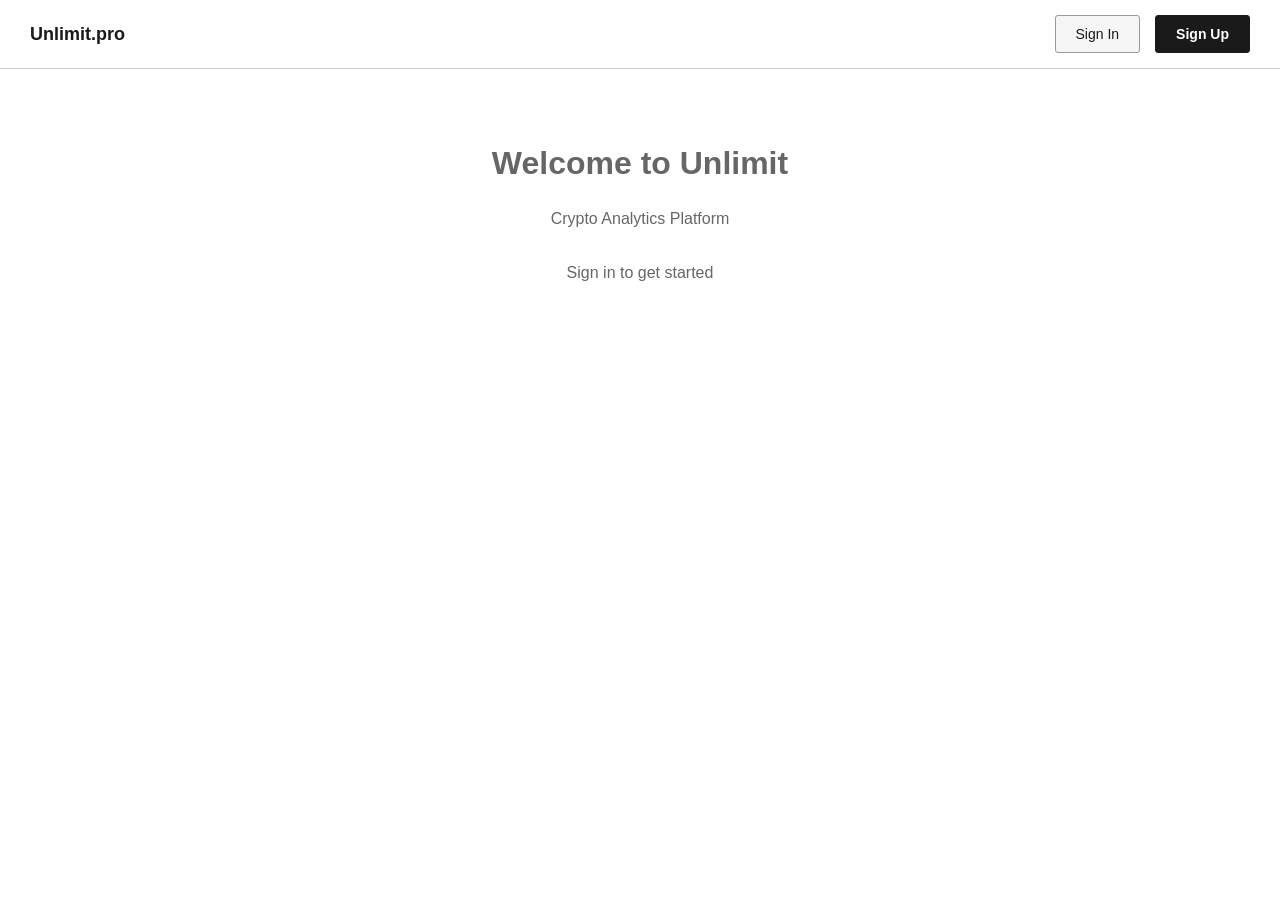
==== index.html @ f8d7712b "init" ====
<!DOCTYPE html>
<html lang="en">
<head>
    <meta charset="UTF-8">
    <meta name="viewport" content="width=device-width, initial-scale=1.0">
    <title>Unlimit.pro - Crypto Analytics</title>
    <style>
        * {
            margin: 0;
            padding: 0;
            box-sizing: border-box;
        }

        body {
            font-family: -apple-system, BlinkMacSystemFont, 'Segoe UI', Arial, sans-serif;
            background-color: #ffffff;
            color: #1a1a1a;
            line-height: 1.5;
        }

        .container {
            display: flex;
            height: 100vh;
        }

        /* ==================== SIDEBAR ==================== */
        .sidebar {
            width: 60px;
            background-color: #ffffff;
            border-right: 1px solid #cccccc;
            padding: 15px;
            display: flex;
            flex-direction: column;
            gap: 15px;
            align-items: center;
            justify-content: space-between;
            transition: width 0.3s ease;
        }

        .sidebar.expanded {
            width: 200px;
            align-items: stretch;
        }

        .sidebar.hidden {
            display: none;
        }

        .sidebar-header {
            font-size: 20px;
            font-weight: bold;
            border-bottom: none;
            padding-bottom: 0;
            width: 100%;
            text-align: center;
            cursor: pointer;
            user-select: none;
        }

        .sidebar-menu {
            display: flex;
            flex-direction: column;
            gap: 10px;
            width: 100%;
            align-items: center;
        }

        .sidebar-bottom {
            width: 100%;
            display: flex;
            flex-direction: column;
            align-items: center;
            gap: 10px;
        }

        .sidebar-menu-item {
            padding: 12px;
            background-color: #f5f5f5;
            border: 1px solid #ddd;
            cursor: pointer;
            transition: all 0.2s;
            position: relative;
            width: 40px;
            height: 40px;
            display: flex;
            align-items: center;
            justify-content: center;
            font-size: 18px;
            border-radius: 4px;
        }

        .sidebar.expanded .sidebar-menu-item {
            width: 100%;
            justify-content: flex-start;
            padding-left: 15px;
        }

        .sidebar-text {
            display: none;
            font-size: 14px;
            margin-left: 10px;
            white-space: nowrap;
        }

        .sidebar.expanded .sidebar-text {
            display: block;
        }

        .sidebar-menu-item:hover {
            background-color: #eeeeee;
            border-color: #999;
        }

        .sidebar-menu-item.selected {
            background-color: #e0e0e0;
            border-color: #1a1a1a;
            font-weight: bold;
        }

        .sidebar-tooltip {
            position: absolute;
            left: 100%;
            top: 50%;
            transform: translateY(-50%);
            background-color: #1a1a1a;
            color: #ffffff;
            padding: 6px 10px;
            border-radius: 3px;
            white-space: nowrap;
            font-size: 12px;
            opacity: 0;
            pointer-events: none;
            transition: opacity 0.2s;
            margin-left: 10px;
        }

        .sidebar-menu-item:hover .sidebar-tooltip {
            opacity: 1;
        }

        .sidebar.expanded .sidebar-tooltip {
            display: none !important;
        }

        /* ==================== MAIN CONTENT ==================== */
        .main-content {
            flex: 1;
            display: flex;
            flex-direction: column;
        }

        /* ==================== TOP BAR ==================== */
        .top-bar {
            background-color: #ffffff;
            border-bottom: 1px solid #cccccc;
            padding: 15px 30px;
            display: flex;
            justify-content: space-between;
            align-items: center;
            min-height: 60px;
        }

        .top-bar-left {
            font-size: 18px;
            font-weight: bold;
        }

        .top-bar-right {
            display: flex;
            gap: 15px;
            align-items: center;
        }

        .btn {
            padding: 10px 20px;
            border: 1px solid #999;
            background-color: #f5f5f5;
            color: #1a1a1a;
            cursor: pointer;
            transition: all 0.2s;
            font-size: 14px;
            border-radius: 3px;
        }

        .btn:hover {
            background-color: #e0e0e0;
            border-color: #666;
        }

        .btn-primary {
            background-color: #1a1a1a;
            border-color: #1a1a1a;
            color: #ffffff;
            font-weight: bold;
        }

        .btn-primary:hover {
            background-color: #333;
            border-color: #333;
        }

        .btn-danger {
            background-color: #ffe0e0;
            border-color: #ff6b6b;
            color: #d32f2f;
        }

        .btn-danger:hover {
            background-color: #ffcccc;
            border-color: #d32f2f;
        }

        .btn-loading {
            opacity: 0.6;
            cursor: not-allowed;
        }

        /* Auth States */
        .auth-unauthenticated {
            display: flex;
            gap: 10px;
        }

        .auth-no-wallet {
            display: flex;
            gap: 10px;
        }

        .auth-connected {
            display: flex;
            gap: 10px;
            align-items: center;
        }

        .wallet-info {
            display: flex;
            align-items: center;
            gap: 10px;
            background-color: #f5f5f5;
            padding: 8px 15px;
            border: 1px solid #ddd;
            border-radius: 3px;
        }

        .wallet-balance {
            font-weight: bold;
            white-space: nowrap;
            color: #1a1a1a;
        }

        .wallet-address {
            font-family: monospace;
            font-size: 12px;
            color: #666;
        }

        .avatar {
            width: 32px;
            height: 32px;
            border-radius: 50%;
            background: linear-gradient(135deg, #cccccc 0%, #999999 100%);
            display: flex;
            align-items: center;
            justify-content: center;
            font-size: 12px;
            font-weight: bold;
            color: #ffffff;
        }

        .dropdown-menu {
            position: absolute;
            top: 100%;
            right: 0;
            background-color: #ffffff;
            border: 1px solid #ddd;
            min-width: 180px;
            z-index: 100;
            display: none;
            margin-top: 5px;
            border-radius: 3px;
            box-shadow: 0 2px 8px rgba(0,0,0,0.1);
        }

        .dropdown-menu.active {
            display: block;
        }

        .dropdown-menu-item {
            padding: 12px 15px;
            border-bottom: 1px solid #f0f0f0;
            cursor: pointer;
            transition: background-color 0.2s;
            color: #1a1a1a;
        }

        .dropdown-menu-item:last-child {
            border-bottom: none;
        }

        .dropdown-menu-item:hover {
            background-color: #f5f5f5;
        }

        .dropdown-menu-item.danger {
            color: #d32f2f;
        }

        .sidebar-dropdown {
            top: auto;
            bottom: 0;
            left: 100%;
            right: auto;
            margin-left: 15px;
            margin-top: 0;
        }

        .sidebar.expanded .sidebar-dropdown {
            left: 0;
            bottom: 100%;
            margin-left: 0;
            margin-bottom: 5px;
            width: 100%;
        }

        /* ==================== CONTENT AREA ==================== */
        .content {
            flex: 1;
            overflow-y: auto;
            padding: 30px;
            background-color: #ffffff;
        }

        .page-hidden {
            display: none !important;
        }

        /* ==================== SETTINGS PAGE ==================== */
        .settings-header {
            font-size: 28px;
            font-weight: bold;
            margin-bottom: 30px;
            border-bottom: 2px solid #ddd;
            padding-bottom: 15px;
            color: #1a1a1a;
        }

        .settings-tabs {
            display: flex;
            gap: 5px;
            margin-bottom: 30px;
            border-bottom: 1px solid #ddd;
            padding-bottom: 0;
        }

        .tab {
            padding: 12px 20px;
            background-color: transparent;
            border: 1px solid #ddd;
            border-bottom: none;
            cursor: pointer;
            transition: all 0.2s;
            font-weight: 500;
            color: #666;
            border-radius: 3px 3px 0 0;
        }

        .tab:hover {
            background-color: #f5f5f5;
            border-color: #999;
            color: #1a1a1a;
        }

        .tab.active {
            background-color: #ffffff;
            border-color: #999;
            border-bottom: 2px solid #1a1a1a;
            margin-bottom: -1px;
            color: #1a1a1a;
        }

        .tab-content {
            display: none;
        }

        .tab-content.active {
            display: block;
        }

        /* ==================== FORMS ==================== */
        .form-label {
            display: block;
            margin-bottom: 8px;
            font-weight: 500;
            font-size: 14px;
            color: #1a1a1a;
        }

        .form-group {
            margin-bottom: 20px;
        }

        .form-input,
        .form-select {
            width: 100%;
            max-width: 400px;
            padding: 10px 12px;
            background-color: #ffffff;
            border: 1px solid #ddd;
            color: #1a1a1a;
            font-size: 14px;
            transition: border-color 0.2s;
            border-radius: 3px;
        }

        .form-input:focus,
        .form-select:focus {
            outline: none;
            border-color: #1a1a1a;
            background-color: #fafafa;
        }

        .form-row {
            display: grid;
            grid-template-columns: 1fr 1fr;
            gap: 20px;
        }

        .form-input:disabled {
            opacity: 0.6;
            cursor: not-allowed;
            background-color: #f5f5f5;
        }

        /* ==================== CARDS ==================== */
        .card {
            background-color: #f9f9f9;
            border: 1px solid #ddd;
            padding: 20px;
            margin-bottom: 20px;
            border-radius: 3px;
        }

        .card-title {
            font-size: 16px;
            font-weight: bold;
            margin-bottom: 15px;
            border-bottom: 1px solid #ddd;
            padding-bottom: 10px;
            color: #1a1a1a;
        }

        .card-content {
            display: flex;
            flex-direction: column;
            gap: 15px;
        }

        .card-row {
            display: flex;
            justify-content: space-between;
            align-items: center;
            padding: 12px 0;
            border-bottom: 1px solid #f0f0f0;
            color: #1a1a1a;
        }

        .card-row:last-child {
            border-bottom: none;
        }

        .card-label {
            color: #666;
            font-size: 13px;
        }

        .card-value {
            font-weight: bold;
            word-break: break-all;
        }

        /* ==================== BADGE ==================== */
        .badge {
            display: inline-block;
            padding: 5px 12px;
            background-color: #f0f0f0;
            border: 1px solid #ddd;
            border-radius: 3px;
            font-size: 12px;
            font-weight: 600;
            color: #666;
        }

        .badge-success {
            background-color: #d4edda;
            border-color: #c3e6cb;
            color: #155724;
        }

        .badge-warning {
            background-color: #fff3cd;
            border-color: #ffeeba;
            color: #856404;
        }

        .badge-danger {
            background-color: #f8d7da;
            border-color: #f5c6cb;
            color: #721c24;
        }

        /* ==================== PROGRESS BAR ==================== */
        .progress-bar {
            width: 100%;
            height: 20px;
            background-color: #f0f0f0;
            border: 1px solid #ddd;
            overflow: hidden;
            border-radius: 2px;
        }

        .progress-fill {
            height: 100%;
            background-color: #1a1a1a;
            transition: width 0.3s;
            display: flex;
            align-items: center;
            justify-content: flex-end;
            padding-right: 5px;
            font-size: 11px;
            color: #ffffff;
        }

        /* ==================== TABLE ==================== */
        table {
            width: 100%;
            border-collapse: collapse;
            margin-top: 15px;
        }

        thead {
            background-color: #f9f9f9;
            border-bottom: 2px solid #ddd;
        }

        th {
            padding: 12px;
            text-align: left;
            font-weight: bold;
            font-size: 13px;
            color: #666;
        }

        td {
            padding: 12px;
            border-bottom: 1px solid #f0f0f0;
            font-size: 14px;
            color: #1a1a1a;
        }

        tr:hover {
            background-color: #fafafa;
        }

        /* ==================== MODAL ==================== */
        .modal {
            display: none;
            position: fixed;
            top: 0;
            left: 0;
            width: 100%;
            height: 100%;
            background-color: rgba(0, 0, 0, 0.5);
            backdrop-filter: blur(3px);
            z-index: 1000;
            justify-content: center;
            align-items: center;
        }

        .modal.active {
            display: flex;
        }

        .modal-content {
            background-color: #ffffff;
            border: 1px solid #ddd;
            padding: 30px;
            border-radius: 3px;
            min-width: 500px;
            max-width: 90%;
            box-shadow: 0 4px 16px rgba(0,0,0,0.15);
        }

        .modal-header {
            font-size: 20px;
            font-weight: bold;
            margin-bottom: 20px;
            border-bottom: 1px solid #ddd;
            padding-bottom: 15px;
            color: #1a1a1a;
        }

        .modal-body {
            margin-bottom: 20px;
            line-height: 1.6;
        }

        .modal-footer {
            display: flex;
            gap: 10px;
            justify-content: flex-end;
        }

        /* ==================== TOAST ==================== */
        .toast {
            position: fixed;
            bottom: 30px;
            right: 30px;
            background-color: #d4edda;
            border: 1px solid #c3e6cb;
            color: #155724;
            padding: 15px 20px;
            border-radius: 3px;
            z-index: 2000;
            display: none;
            animation: slideIn 0.3s ease-out;
            box-shadow: 0 2px 8px rgba(0,0,0,0.1);
        }

        .toast.active {
            display: block;
        }

        @keyframes slideIn {
            from {
                transform: translateX(400px);
                opacity: 0;
            }
            to {
                transform: translateX(0);
                opacity: 1;
            }
        }

        /* ==================== MISC ==================== */
        .position-relative {
            position: relative;
        }

        .empty-state {
            text-align: center;
            padding: 40px 20px;
            color: #999;
        }

        .empty-state-title {
            font-size: 18px;
            font-weight: bold;
            margin-bottom: 10px;
            color: #666;
        }

        .lock-icon {
            display: inline-block;
            width: 16px;
            height: 16px;
            background-color: #999;
            margin-right: 5px;
            text-align: center;
            line-height: 16px;
            font-size: 10px;
        }

        .toggle-switch {
            display: inline-block;
            width: 50px;
            height: 24px;
            background-color: #f0f0f0;
            border: 1px solid #ddd;
            border-radius: 12px;
            position: relative;
            cursor: pointer;
            transition: background-color 0.3s;
        }

        .toggle-switch.active {
            background-color: #d4edda;
            border-color: #c3e6cb;
        }

        .toggle-switch::after {
            content: '';
            position: absolute;
            width: 20px;
            height: 20px;
            background-color: #999;
            border-radius: 50%;
            top: 2px;
            left: 2px;
            transition: left 0.3s;
        }

        .toggle-switch.active::after {
            left: 28px;
            background-color: #28a745;
        }

        .icon-btn {
            background: none;
            border: 1px solid #ddd;
            padding: 8px 12px;
            cursor: pointer;
            color: #666;
            transition: all 0.2s;
            font-size: 12px;
            border-radius: 3px;
        }

        .icon-btn:hover {
            background-color: #f5f5f5;
            color: #1a1a1a;
            border-color: #999;
        }

        .icon-btn.copied {
            color: #155724;
            border-color: #c3e6cb;
            background-color: #d4edda;
        }

        .inline-flex {
            display: flex;
            align-items: center;
            gap: 10px;
        }

        .truncated {
            font-family: monospace;
            font-size: 13px;
            color: #1a1a1a;
        }

        /* Trial Banner */
        .trial-banner {
            background-color: #fff3cd;
            border: 1px solid #ffeeba;
            border-radius: 3px;
            padding: 15px;
            margin-bottom: 20px;
            color: #856404;
            font-size: 14px;
        }

        .spinner {
            display: inline-block;
            width: 14px;
            height: 14px;
            border: 2px solid #1a1a1a;
            border-top-color: #ffffff;
            border-radius: 50%;
            animation: spin 0.8s linear infinite;
        }

        @keyframes spin {
            to {
                transform: rotate(360deg);
            }
        }

        .icon-copy::before {
            content: '📋';
            font-size: 14px;
        }

        .icon-trash::before {
            content: '🗑';
            font-size: 14px;
        }

        .icon-check::before {
            content: '✓';
            font-size: 14px;
        }

        .copy-tooltip {
            position: absolute;
            bottom: 100%;
            left: 50%;
            transform: translateX(-50%);
            background-color: #d4edda;
            border: 1px solid #c3e6cb;
            color: #155724;
            padding: 5px 10px;
            border-radius: 2px;
            white-space: nowrap;
            font-size: 11px;
            opacity: 0;
            pointer-events: none;
            transition: opacity 0.2s;
            margin-bottom: 5px;
        }

        .icon-btn.show-tooltip .copy-tooltip {
            opacity: 1;
        }
    </style>
</head>
<body>
    <div class="container">
        <!-- SIDEBAR -->
        <div class="sidebar" id="sidebar">
            <div class="sidebar-header" onclick="toggleSidebar()" title="Toggle Sidebar" style="cursor: pointer;">U</div>
            <div class="sidebar-menu-item selected" onclick="navigateTo('dashboard')" style="margin-bottom: 5px;">
                <span>📊</span><span class="sidebar-text">Dashboard</span>
                <div class="sidebar-tooltip">Dashboard</div>
            </div>
            <div style="flex: 1;"></div>
            <div class="sidebar-bottom">
                <div class="sidebar-menu-item" onclick="toggleSidebar()">
                    <span id="sidebarToggleIcon">❯</span><span class="sidebar-text">Collapse</span>
                    <div class="sidebar-tooltip" id="sidebarToggleTooltip">Expand</div>
                </div>
                <div class="sidebar-menu-item" onclick="navigateTo('settings')">
                    <span>⚙️</span><span class="sidebar-text">Settings</span>
                    <div class="sidebar-tooltip">Settings</div>
                </div>
                <div class="position-relative" id="sidebarAuthContainer" style="width: 100%; display: flex; justify-content: center;">
                    <!-- Sidebar Avatar will be rendered here -->
                </div>
            </div>
        </div>

        <!-- MAIN CONTENT -->
        <div class="main-content">
            <!-- TOP BAR -->
            <div class="top-bar">
                <div class="top-bar-left">Unlimit.pro</div>
                <div class="top-bar-right" id="authContainer">
                    <!-- Auth states will be rendered here -->
                </div>
            </div>

            <!-- CONTENT -->
            <div class="content" id="content">
                <!-- Pages will be rendered here -->
            </div>
        </div>
    </div>

    <!-- MODALS -->
    <div class="modal" id="confirmDeleteModal">
        <div class="modal-content">
            <div class="modal-header">Confirm Action</div>
            <div class="modal-body" id="confirmDeleteText">
                Are you sure?
            </div>
            <div class="modal-footer">
                <button class="btn" onclick="closeModal('confirmDeleteModal')">Cancel</button>
                <button class="btn btn-danger" id="confirmDeleteBtn">Delete</button>
            </div>
        </div>
    </div>

    <div class="modal" id="disconnectModal">
        <div class="modal-content">
            <div class="modal-header">Account Settings</div>
            <div class="modal-body">
                <div class="card-row">
                    <div>Disconnect Wallet</div>
                    <button class="btn" onclick="disconnectWallet()">Disconnect</button>
                </div>
                <div class="card-row">
                    <div>Sign Out</div>
                    <button class="btn btn-danger" onclick="signOut()">Sign Out</button>
                </div>
            </div>
            <div class="modal-footer">
                <button class="btn" onclick="closeModal('disconnectModal')">Close</button>
            </div>
        </div>
    </div>

    <div class="modal" id="addCardModal">
        <div class="modal-content">
            <div class="modal-header">Start Your Pro Trial — Payment Details</div>
            <div class="modal-body">
                <div style="background-color: #f5f5f5; padding: 10px; margin-bottom: 15px; border-radius: 3px; font-size: 12px; color: #444;">
                    Enter your card to start the 14-day Pro trial. You will not be charged today — billing begins automatically when the trial ends and renews monthly. Cancel any time before then to avoid charges.
                </div>
                <div class="form-group">
                    <label class="form-label">Cardholder Name</label>
                    <input type="text" class="form-input" placeholder="John Doe" id="cardholderName">
                </div>
                <div class="form-group">
                    <label class="form-label">Card Number</label>
                    <input type="text" class="form-input" placeholder="1234 5678 9012 3456" id="cardNumber" maxlength="19">
                </div>
                <div class="form-row">
                    <div class="form-group">
                        <label class="form-label">Expiry Date</label>
                        <input type="text" class="form-input" placeholder="MM/YY" id="expiryDate" maxlength="5">
                    </div>
                    <div class="form-group">
                        <label class="form-label">CVC</label>
                        <input type="text" class="form-input" placeholder="123" id="cvc" maxlength="4">
                    </div>
                </div>
            </div>
            <div class="modal-footer">
                <button class="btn" onclick="closeModal('addCardModal')">Cancel</button>
                <button class="btn btn-primary" onclick="saveCard()">Start Trial</button>
            </div>
        </div>
    </div>

    <!-- CORS Whitelist Modal -->
    <div class="modal" id="corsModal">
        <div class="modal-content">
            <div class="modal-header">Add CORS Whitelist Domain</div>
            <div class="modal-body">
                <div style="background-color: #f5f5f5; padding: 10px; margin-bottom: 15px; border-radius: 3px; font-size: 12px;">
                    <strong>Currently whitelisted:</strong><br>
                    <div id="currentCorsList" style="margin-top: 5px;"></div>
                </div>
                <div class="form-group">
                    <label class="form-label">Domain URL</label>
                    <input type="text" class="form-input" id="corsInput" placeholder="https://myapp.com" style="max-width: 100%;">
                </div>
            </div>
            <div class="modal-footer">
                <button class="btn" onclick="closeModal('corsModal')">Cancel</button>
                <button class="btn btn-primary" onclick="saveCORS()">Add Domain</button>
            </div>
        </div>
    </div>

    <!-- IP Whitelist Modal -->
    <div class="modal" id="ipModal">
        <div class="modal-content">
            <div class="modal-header">Add IP Whitelist</div>
            <div class="modal-body">
                <div style="background-color: #f5f5f5; padding: 10px; margin-bottom: 15px; border-radius: 3px; font-size: 12px;">
                    <strong>Currently whitelisted:</strong><br>
                    <div id="currentIPList" style="margin-top: 5px;"></div>
                </div>
                <div class="form-group">
                    <label class="form-label">IP Address</label>
                    <input type="text" class="form-input" id="ipInput" placeholder="192.168.1.1" style="max-width: 100%;">
                </div>
            </div>
            <div class="modal-footer">
                <button class="btn" onclick="closeModal('ipModal')">Cancel</button>
                <button class="btn btn-primary" onclick="saveIP()">Add IP</button>
            </div>
        </div>
    </div>

    <!-- Create API Key Modal -->
    <div class="modal" id="createKeyModal">
        <div class="modal-content">
            <div class="modal-header">Create New API Key</div>
            <div class="modal-body">
                <div style="background-color: #f5f5f5; padding: 10px; margin-bottom: 15px; border-radius: 3px; font-size: 12px; color: #444;">
                    Give your API key a descriptive label so you can identify it later (e.g., "Production Server", "Mobile App", "Staging").
                </div>
                <div class="form-group">
                    <label class="form-label">Key Label</label>
                    <input type="text" class="form-input" id="apiKeyLabel" placeholder="e.g. Production Server">
                </div>
            </div>
            <div class="modal-footer">
                <button class="btn" onclick="closeModal('createKeyModal')">Cancel</button>
                <button class="btn btn-primary" onclick="confirmCreateAPIKey()">Create Key</button>
            </div>
        </div>
    </div>

    <!-- TOAST -->
    <div class="toast" id="toast"></div>

    <script>
        // ==================== STATE MANAGEMENT ====================
        const appState = {
            authState: 'unauthenticated', // 'unauthenticated' | 'loggedIn' | 'walletConnected'
            user: {
                username: '',
                email: '',
                walletAddress: '',
                balance: 0,
                tier: 'Free', // Free | Pro | Enterprise
                planStatus: 'Active', // Active | Trial | Canceled | Past Due | Paused
                loginProvider: 'google', // google (SSO) — email immutable when google
                avatarUrl: null // null -> default avatar (upload deferred to backend ticket)
            },
            currentTab: 'account',
            currentPage: 'dashboard',
            apiKeys: [],
            cards: [],
            corsDomains: ['https://myapp.com', 'https://api.example.com'],
            ipAddresses: ['192.168.1.1', '10.0.0.5'],
            notifications: {
                whaleMovements: false,
                alphaInsights: false,
                marketAlerts: false,
                portfolioUpdates: false
            }
        };

        // ==================== INITIALIZATION ====================
        function init() {
            renderAuthState();
            renderDashboard();
        }

        // ==================== AUTH MANAGEMENT ====================
        function renderAuthState() {
            const container = document.getElementById('authContainer');
            const sidebar = document.getElementById('sidebar');
            const sidebarAuthContainer = document.getElementById('sidebarAuthContainer');
            
            if (appState.authState === 'unauthenticated') {
                sidebar.classList.add('hidden');
                container.innerHTML = `
                    <button class="btn" onclick="signIn()">Sign In</button>
                    <button class="btn btn-primary" onclick="signUp()">Sign Up</button>
                `;
                sidebarAuthContainer.innerHTML = '';
            } else if (appState.authState === 'loggedIn') {
                sidebar.classList.remove('hidden');
                container.innerHTML = `
                    <button class="btn btn-primary" onclick="connectWallet(event)">Connect Wallet</button>
                `;
                renderSidebarAvatar();
            } else if (appState.authState === 'walletConnected') {
                sidebar.classList.remove('hidden');
                const addr = truncateAddress(appState.user.walletAddress);
                container.innerHTML = `
                    <div class="wallet-info">
                        <div>
                            <div class="wallet-balance">${appState.user.balance} SOL</div>
                            <div class="wallet-address">${addr}</div>
                        </div>
                    </div>
                `;
                renderSidebarAvatar();
            }
        }

        function renderSidebarAvatar() {
            const sidebarAuthContainer = document.getElementById('sidebarAuthContainer');
            const username = appState.user.username || 'User';
            const initial = username.charAt(0).toUpperCase();

            sidebarAuthContainer.innerHTML = `
                <div class="sidebar-menu-item" onclick="toggleDropdown(event)">
                    <div class="avatar" style="width: 26px; height: 26px; font-size: 12px; flex-shrink: 0; margin-left: -2px;">${initial}</div>
                    <span class="sidebar-text" style="overflow: hidden; text-overflow: ellipsis;">${username}</span>
                    <div class="sidebar-tooltip">Account</div>
                </div>
                <div class="dropdown-menu sidebar-dropdown" id="authDropdown">
                    ${appState.authState === 'walletConnected' ? '<div class="dropdown-menu-item" onclick="disconnectWallet()">Disconnect Wallet</div>' : ''}
                    <div class="dropdown-menu-item danger" onclick="signOut()">Sign Out</div>
                </div>
            `;
        }

        function signIn() {
            appState.authState = 'loggedIn';
            appState.user = {
                username: 'john_doe',
                email: 'john@example.com',
                walletAddress: '',
                balance: 0,
                tier: 'Free',
                planStatus: 'Active',
                loginProvider: 'google',
                avatarUrl: null
            };
            renderAuthState();
            showToast('Signed in successfully');
        }

        function signUp() {
            appState.authState = 'loggedIn';
            appState.user = {
                username: 'new_user',
                email: 'newuser@example.com',
                walletAddress: '',
                balance: 0,
                tier: 'Free',
                planStatus: 'Active',
                loginProvider: 'google',
                avatarUrl: null
            };
            renderAuthState();
            showToast('Account created successfully');
        }

        function connectWallet(e) {
            let btn;
            if (e && e.currentTarget) {
                btn = e.currentTarget;
            } else if (e && e.target) {
                btn = e.target.closest('.btn');
            }
            
            if (btn) {
                btn.disabled = true;
                btn.innerHTML = '<span class="spinner"></span> Connecting...';
            }

            // Simulate connection delay
            setTimeout(() => {
                appState.authState = 'walletConnected';
                appState.user.walletAddress = 'GvT5p9xYzN8kL2qR5sT9uW3xY7zA1bC4dE5fG6hI9jK0pZ1';
                appState.user.balance = 124.5;
                renderAuthState();
                showToast('Wallet successfully linked');
                appState.currentPage = 'settings';
                renderSettings();
            }, 2000);
        }

        function disconnectWallet() {
            appState.authState = 'loggedIn';
            appState.user.walletAddress = '';
            appState.user.balance = 0;
            closeModal('disconnectModal');
            renderAuthState();
            renderDashboard();
            showToast('Wallet disconnected');
        }

        function signOut() {
            appState.authState = 'unauthenticated';
            appState.user = {
                username: '',
                email: '',
                walletAddress: '',
                balance: 0,
                tier: 'Free',
                planStatus: 'Active',
                loginProvider: 'google',
                avatarUrl: null
            };
            appState.currentPage = 'dashboard';
            closeModal('disconnectModal');
            renderAuthState();
            renderDashboard();
            showToast('Signed out successfully');
        }

        function toggleDropdown(e) {
            if (e) {
                e.stopPropagation();
            }
            const dropdown = document.getElementById('authDropdown');
            if (dropdown) {
                dropdown.classList.toggle('active');
            }
        }

        function toggleSidebar() {
            const sidebar = document.getElementById('sidebar');
            sidebar.classList.toggle('expanded');
            const header = sidebar.querySelector('.sidebar-header');
            const toggleIcon = document.getElementById('sidebarToggleIcon');
            const toggleTooltip = document.getElementById('sidebarToggleTooltip');
            
            if (sidebar.classList.contains('expanded')) {
                header.textContent = 'Unlimit';
                if (toggleIcon) toggleIcon.textContent = '❮';
                if (toggleTooltip) toggleTooltip.textContent = 'Collapse';
            } else {
                header.textContent = 'U';
                if (toggleIcon) toggleIcon.textContent = '❯';
                if (toggleTooltip) toggleTooltip.textContent = 'Expand';
            }
        }

        document.addEventListener('click', () => {
            const dropdown = document.getElementById('authDropdown');
            if (dropdown) {
                dropdown.classList.remove('active');
            }
        });

        // ==================== TRUNCATE ADDRESS ====================
        function truncateAddress(addr) {
            if (!addr) return '';
            return addr.substring(0, 6) + '...' + addr.substring(addr.length - 5);
        }

        // ==================== NAVIGATION ====================
        function navigateTo(page) {
            appState.currentPage = page;
            
            if (page === 'settings') {
                if (appState.authState === 'unauthenticated') {
                    showToast('Please sign in first');
                    return;
                }
                renderSettings();
            } else if (page === 'dashboard') {
                renderDashboard();
            }
        }

        // ==================== DASHBOARD PAGE ====================
        function renderDashboard() {
            const content = document.getElementById('content');
            content.innerHTML = `
                <div style="padding: 40px; text-align: center; color: #666;">
                    <h1 style="font-size: 32px; margin-bottom: 20px;">Welcome to Unlimit</h1>
                    <p>Crypto Analytics Platform</p>
                    <p style="margin-top: 30px; color: #666;">
                        ${appState.authState === 'unauthenticated' 
                            ? 'Sign in to get started' 
                            : appState.authState === 'loggedIn'
                            ? 'Connect your wallet to access all features'
                            : 'You are all set! Start exploring the analytics.'}
                    </p>
                </div>
            `;
        }

        // ==================== SETTINGS PAGE ====================
        function renderSettings() {
            if (appState.authState === 'unauthenticated') {
                showToast('Please sign in first');
                return;
            }

            const content = document.getElementById('content');
            const currentTab = appState.currentTab || 'account';
            
            content.innerHTML = `
                <div class="settings-header">Settings</div>
                <div class="settings-tabs">
                    <button class="tab ${currentTab === 'account' ? 'active' : ''}" onclick="switchTab('account', event)">Account</button>
                    <button class="tab ${currentTab === 'billing' ? 'active' : ''}" onclick="switchTab('billing', event)">Billing & Subscription</button>
                    <button class="tab ${currentTab === 'api' ? 'active' : ''}" onclick="switchTab('api', event)">API Keys</button>
                </div>

                <div id="accountTab" class="tab-content ${currentTab === 'account' ? 'active' : ''}">
                    ${renderAccountTab()}
                </div>
                <div id="billingTab" class="tab-content ${currentTab === 'billing' ? 'active' : ''}">
                    ${renderBillingTab()}
                </div>
                <div id="apiTab" class="tab-content ${currentTab === 'api' ? 'active' : ''}">
                    ${renderAPITab()}
                </div>
            `;
            appState.currentPage = 'settings';
        }

        function switchTab(tab, e) {
            appState.currentTab = tab;
            
            // Hide all tabs
            document.querySelectorAll('.tab-content').forEach(el => el.classList.remove('active'));
            document.querySelectorAll('.tab').forEach(el => el.classList.remove('active'));
            
            // Show selected tab
            document.getElementById(tab + 'Tab').classList.add('active');
            
            if (e && e.currentTarget) {
                e.currentTarget.classList.add('active');
            } else if (e && e.target) {
                e.target.classList.add('active');
            }
        }

        // ==================== ACCOUNT TAB ====================
        // Design note: per Requirements Review (Apr 2026):
        //   - Username is editable with an explicit Save button.
        //   - Email is immutable for Google SSO users (verified at sign-up,
        //     backend keys records by user ID). Shown grayed out.
        //   - Avatar shows a default image in this sprint; upload functionality
        //     is deferred (backend ticket to be created by @marcus).
        function renderAccountTab() {
            const initial = (appState.user.username || appState.user.email || 'U')
                .charAt(0).toUpperCase();
            return `
                <div class="card">
                    <div class="card-title">Account Information</div>
                    <div class="card-content">
                        <!-- Avatar (default image only; upload pending backend ticket) -->
                        <div class="form-group" style="display: flex; align-items: center; gap: 20px;">
                            <div class="avatar" style="width: 64px; height: 64px; font-size: 24px;">${initial}</div>
                            <div>
                                <div class="card-label">Profile Picture</div>
                                <div style="font-size: 12px; color: #666; margin-top: 4px;">
                                    Using default avatar. Upload will be available in a future sprint.
                                </div>
                                <button class="btn" disabled style="margin-top: 8px;" title="Coming soon">Upload Image</button>
                            </div>
                        </div>

                        <div class="form-group">
                            <label class="form-label">Username</label>
                            <div style="display: flex; gap: 10px; align-items: center;">
                                <input type="text" class="form-input" value="${appState.user.username}" id="usernameInput" style="flex: 1;" oninput="onUsernameChange()">
                                <button class="btn btn-primary" id="saveUsernameBtn" onclick="saveUsername()" disabled>Save</button>
                            </div>
                        </div>

                        <div class="form-group">
                            <label class="form-label">Email Address</label>
                            <input type="email" class="form-input" value="${appState.user.email}" id="emailInput" disabled>
                            <div style="font-size: 12px; color: #666; margin-top: 4px;">
                                🔒 Email is linked to your Google Single Sign-On account and cannot be changed.
                            </div>
                        </div>
                    </div>
                </div>

                <div class="card">
                    <div class="card-title">Linked Wallet</div>
                    <div class="card-content">
                        <div class="card-row">
                            <div>
                                <div class="card-label">Wallet Address</div>
                                <div class="card-value truncated">${appState.user.walletAddress || 'No wallet connected'}</div>
                            </div>
                            ${appState.user.walletAddress ? `
                            <div>
                                <!-- TODO: Unlink behavior pending product owner confirmation
                                     (action item: @marcus to confirm whether users may
                                      unlink a previously connected wallet). -->
                                <button class="btn btn-danger" onclick="disconnectWallet()">Unlink</button>
                            </div>
                            ` : ''}
                        </div>
                    </div>
                </div>
            `;
        }

        function onUsernameChange() {
            const input = document.getElementById('usernameInput');
            const btn = document.getElementById('saveUsernameBtn');
            if (!input || !btn) return;
            const changed = input.value.trim() !== appState.user.username && input.value.trim().length > 0;
            btn.disabled = !changed;
        }

        function saveUsername() {
            const input = document.getElementById('usernameInput');
            if (!input) return;
            const newName = input.value.trim();
            if (!newName) {
                showToast('Username cannot be empty');
                return;
            }
            appState.user.username = newName;
            const btn = document.getElementById('saveUsernameBtn');
            if (btn) btn.disabled = true;
            renderAuthState();
            showToast('Username updated');
        }

        // ==================== BILLING TAB ====================
        // Design notes per Requirements Review (Apr 2026):
        //   - Manual "Payment Methods" section removed. Card entry is captured
        //     inline through the "Start Trial" flow; renewals charge automatically.
        //   - Current plan shows a status badge (Active / Trial / Canceled / Past Due).
        //   - A Cancel Subscription action is available for paid tiers.
        //   - Billing history supports a comprehensive set of statuses
        //     (Paid, Pending, Failed, Refunded, Canceled, Void).
        function renderBillingTab() {
            const tier = appState.user.tier;
            const planStatus = appState.user.planStatus || (tier === 'Free' ? 'Active' : 'Active');
            const statusBadgeClass = {
                'Active': 'badge-success',
                'Trial': 'badge-warning',
                'Canceled': 'badge-danger',
                'Past Due': 'badge-danger'
            }[planStatus] || 'badge-success';

            return `
                <!-- Current Plan Summary -->
                <div class="card">
                    <div class="card-title">Current Plan</div>
                    <div class="card-content">
                        <div class="card-row">
                            <div>
                                <div class="card-label">Plan Tier</div>
                                <div class="card-value">${tier}</div>
                            </div>
                            <div>
                                <span class="badge ${statusBadgeClass}">${planStatus.toUpperCase()}</span>
                            </div>
                        </div>
                        <div style="font-size: 12px; color: #666; margin-top: 10px;">
                            Possible plan statuses:
                            <strong>Active</strong>, <strong>Trial</strong>, <strong>Canceled</strong>,
                            <strong>Past Due</strong>.
                        </div>
                    </div>
                </div>

                <!-- Trial Banner (if applicable) -->
                ${tier === 'Pro' && planStatus === 'Trial' ? `
                    <div class="trial-banner">
                        ⏰ Your trial ends in 7 days. A payment method is on file and will be charged automatically when the trial ends.
                    </div>
                ` : ''}

                ${tier !== 'Free' && planStatus === 'Canceled' ? `
                    <div class="trial-banner" style="background-color: #f8d7da; border-color: #f5c6cb;">
                        ❌ Your subscription is canceled. You'll retain access until the end of your current billing period.
                    </div>
                ` : ''}

                <!-- Subscription Plans Table -->
                <div class="card">
                    <div class="card-title">Subscription Plans</div>
                    <table style="font-size: 13px;">
                        <thead>
                            <tr>
                                <th>Plan</th>
                                <th>Monthly</th>
                                <th>Yearly</th>
                                <th>Wallet Limit</th>
                                <th>API Calls/Day</th>
                                <th>Data History</th>
                            </tr>
                        </thead>
                        <tbody>
                            <tr style="background-color: ${tier === 'Free' ? '#f0f0f0' : 'transparent'};">
                                <td><strong>Free</strong></td>
                                <td>$0</td>
                                <td>$0</td>
                                <td>10</td>
                                <td>1,000</td>
                                <td>7 days</td>
                            </tr>
                            <tr style="background-color: ${tier === 'Pro' ? '#f0f0f0' : 'transparent'};">
                                <td><strong>Pro</strong></td>
                                <td>$45</td>
                                <td>$450</td>
                                <td>Unlimited</td>
                                <td>10,000</td>
                                <td>90 days</td>
                            </tr>
                            <tr style="background-color: ${tier === 'Enterprise' ? '#f0f0f0' : 'transparent'};">
                                <td><strong>Enterprise</strong></td>
                                <td>Custom</td>
                                <td>Custom</td>
                                <td>Unlimited</td>
                                <td>Unlimited</td>
                                <td>Full</td>
                            </tr>
                        </tbody>
                    </table>
                </div>

                <!-- Plan Actions -->
                <div class="card">
                    <div class="card-title">Plan Management</div>
                    <div class="card-content">
                        <div style="display: grid; grid-template-columns: 1fr 1fr 1fr; gap: 15px; margin-top: 15px;">
                            <div style="padding: 15px; border: 1px solid #ddd; border-radius: 3px;">
                                <div style="font-weight: bold; margin-bottom: 10px;">Free</div>
                                ${tier !== 'Free' ? '<button class="btn" onclick="downgradePlan(\'Free\')">Downgrade</button>' : '<button class="btn" disabled>Current Plan</button>'}
                            </div>
                            <div style="padding: 15px; border: ${tier === 'Pro' ? '2px solid #1a1a1a' : '1px solid #ddd'}; border-radius: 3px;">
                                <div style="font-weight: bold; margin-bottom: 10px;">Pro <span style="background-color: #fff3cd; color: #856404; padding: 2px 6px; border-radius: 2px; font-size: 10px;">14-Day Trial</span></div>
                                ${tier !== 'Pro' ? '<button class="btn btn-primary" onclick="startTrial()">Start Trial</button>' : '<button class="btn" disabled>Current Plan</button>'}
                            </div>
                            <div style="padding: 15px; border: 1px solid #ddd; border-radius: 3px;">
                                <div style="font-weight: bold; margin-bottom: 10px;">Enterprise</div>
                                <button class="btn" onclick="contactSales()">Contact Sales</button>
                            </div>
                        </div>

                        ${tier !== 'Free' && planStatus !== 'Canceled' ? `
                            <div style="margin-top: 20px; border-top: 1px solid #f0f0f0; padding-top: 15px;">
                                <button class="btn btn-danger" onclick="cancelSubscription()">Cancel Subscription</button>
                                <div style="font-size: 12px; color: #666; margin-top: 6px;">
                                    You'll keep access until the end of the current billing period.
                                </div>
                            </div>
                        ` : ''}
                    </div>
                </div>

                <!-- Billing History -->
                <div class="card">
                    <div class="card-title">Billing History</div>
                    <table>
                        <thead>
                            <tr>
                                <th>Date</th>
                                <th>Invoice ID</th>
                                <th>Amount</th>
                                <th>Status</th>
                                <th>Action</th>
                            </tr>
                        </thead>
                        <tbody>
                            <tr>
                                <td>2026-04-01</td>
                                <td>INV-001234</td>
                                <td>$45.00</td>
                                <td><span class="badge badge-success">PAID</span></td>
                                <td><a style="color: #666; text-decoration: underline; cursor: pointer;">Download PDF</a></td>
                            </tr>
                            <tr>
                                <td>2026-03-01</td>
                                <td>INV-001233</td>
                                <td>$45.00</td>
                                <td><span class="badge badge-warning">PENDING</span></td>
                                <td><a style="color: #666; text-decoration: underline; cursor: pointer;">View</a></td>
                            </tr>
                            <tr>
                                <td>2026-02-01</td>
                                <td>INV-001232</td>
                                <td>$45.00</td>
                                <td><span class="badge badge-danger">FAILED</span></td>
                                <td><a style="color: #666; text-decoration: underline; cursor: pointer;">Retry Payment</a></td>
                            </tr>
                            <tr>
                                <td>2026-01-15</td>
                                <td>INV-001231</td>
                                <td>$45.00</td>
                                <td><span class="badge">REFUNDED</span></td>
                                <td><a style="color: #666; text-decoration: underline; cursor: pointer;">Download PDF</a></td>
                            </tr>
                            <tr>
                                <td>2026-01-01</td>
                                <td>INV-001230</td>
                                <td>$45.00</td>
                                <td><span class="badge">CANCELED</span></td>
                                <td>—</td>
                            </tr>
                            <tr>
                                <td>2025-12-01</td>
                                <td>INV-001229</td>
                                <td>$45.00</td>
                                <td><span class="badge">VOID</span></td>
                                <td>—</td>
                            </tr>
                        </tbody>
                    </table>
                    <div style="font-size: 12px; color: #666; margin-top: 10px; padding: 0 10px 10px;">
                        Statuses: <strong>Paid</strong>, <strong>Pending</strong>,
                        <strong>Failed</strong>, <strong>Refunded</strong>,
                        <strong>Canceled</strong>, <strong>Void</strong>.
                    </div>
                </div>
            `;
        }

        function downgradePlan(plan) {
            appState.user.tier = plan;
            renderSettings();
            showToast('Downgrade scheduled. Changes take effect at the end of your billing period.');
        }

        function toggleBilling(e) {
            if (e && e.target) {
                e.target.classList.toggle('active');
            }
            showToast('Billing interval updated');
        }

        function upgradeToPro() {
            // Legacy entry point retained for compatibility; the new Start Trial
            // flow routes users through the payment entry modal first.
            startTrial();
        }

        function startTrial() {
            // Per Apr 2026 requirements review: clicking Start Trial must
            // navigate directly to a payment entry screen to capture the
            // credit card. Subscription then renews automatically each month.
            openModal('addCardModal');
        }

        function cancelSubscription() {
            // Cancel: End the subscription; features available through billing period end,
            // then plan reverts to Free.
            openModal('confirmDeleteModal');
            document.getElementById('confirmDeleteText').textContent =
                'Cancel your subscription? You will retain access to paid features until the end of ' +
                'the current billing period, after which your plan will revert to Free. ' +
                'If you change your mind, you can always resubscribe.';
            const btn = document.getElementById('confirmDeleteBtn');
            btn.textContent = 'Cancel Subscription';
            btn.onclick = () => {
                appState.user.planStatus = 'Canceled';
                closeModal('confirmDeleteModal');
                btn.textContent = 'Delete';
                renderSettings();
                showToast('Subscription canceled. Access continues until the end of the billing period.');
            };
        }

        function contactSales() {
            showToast('Opening sales contact form...');
            alert('Contact our sales team at sales@unlimit.pro for Enterprise plans');
        }

        function saveCard() {
            const name = document.getElementById('cardholderName').value;
            const number = document.getElementById('cardNumber').value;
            const expiry = document.getElementById('expiryDate').value;
            const cvc = document.getElementById('cvc').value;

            if (!name || !number || !expiry || !cvc) {
                showToast('Please fill in all fields');
                return;
            }

            // Card is stored on file for automatic monthly billing. The manual
            // "Payment Methods" panel has been removed per the Apr 2026 review.
            appState.cards = [{ name, number, expiry, cvc }];
            appState.user.tier = 'Pro';
            appState.user.planStatus = 'Trial';

            closeModal('addCardModal');
            document.getElementById('cardholderName').value = '';
            document.getElementById('cardNumber').value = '';
            document.getElementById('expiryDate').value = '';
            document.getElementById('cvc').value = '';

            renderSettings();
            showToast('Trial started! 14 days free — your card will be charged automatically afterwards.');
        }

        // ==================== API KEYS TAB ====================
        function renderAPITab() {
            const keysHTML = appState.apiKeys.length === 0 
                ? `<div class="empty-state"><div class="empty-state-title">No API Keys</div><p>Create your first API key to get started</p></div>`
                : appState.apiKeys.map((key, idx) => `
                    <div class="card">
                        <div class="card-row">
                            <div>
                                <div class="card-label">${key.label || 'Key ' + (idx + 1)}</div>
                                <div class="card-value truncated" style="font-family: monospace; font-size: 12px;">${key.masked}</div>
                                <div style="font-size: 12px; color: #666; margin-top: 5px;">Created: ${key.created}</div>
                            </div>
                            <div class="inline-flex">
                                <button class="icon-btn" onclick="copyAPIKey('${key.full}', event)">
                                    <span class="icon-copy"></span>
                                </button>
                                <button class="icon-btn" onclick="revokeAPIKey(${idx})">
                                    <span class="icon-trash"></span>
                                </button>
                            </div>
                        </div>
                    </div>
                `).join('');

            return `
                <div style="margin-bottom: 20px;">
                    <button class="btn btn-primary" onclick="createAPIKey()">+ Create New Key</button>
                </div>

                ${keysHTML}

                <!-- Usage & Limits -->
                <div class="card" style="margin-top: 30px;">
                    <div class="card-title">API Usage & Limits</div>
                    <div class="card-content">
                        <div class="card-row">
                            <div>
                                <div class="card-label">Monthly Request Quota</div>
                                <div style="margin-top: 10px;">
                                    <div class="progress-bar">
                                        <div class="progress-fill" style="width: 65%;">65%</div>
                                    </div>
                                    <div style="font-size: 12px; color: #666; margin-top: 5px;">6,500 / 10,000 requests</div>
                                </div>
                            </div>
                        </div>
                        <div class="card-row" style="border-top: 1px solid #2a2a2a;">
                            <div>
                                <div class="card-label">Current Rate Limit</div>
                                <div class="card-value">100 req/sec</div>
                            </div>
                        </div>
                        <div class="card-row" style="border-top: 1px solid #2a2a2a;">
                            <button class="btn" onclick="navigateToUpgrade()">⬆ Upgrade Plan</button>
                        </div>
                    </div>
                </div>

                <!-- Security Settings -->
                <div class="card" style="margin-top: 20px;">
                    <div class="card-title">Security Settings</div>
                    <div class="card-content">
                        <div style="margin-bottom: 20px;">
                            <div class="card-label" style="margin-bottom: 10px;">CORS Whitelist</div>
                            <div style="font-size: 12px; color: #666; margin-bottom: 10px;">Restrict API access by domain</div>
                            <div style="display: flex; flex-wrap: wrap; gap: 8px; margin-bottom: 10px;">
                                ${appState.corsDomains.map((domain, idx) => `
                                    <div style="background-color: #f0f0f0; padding: 6px 10px; border-radius: 3px; display: flex; align-items: center; gap: 8px; font-size: 12px;">
                                        <span>${domain}</span>
                                        <button class="icon-btn" style="padding: 2px 4px; font-size: 10px;" onclick="removeCORSDomain(${idx})">✕</button>
                                    </div>
                                `).join('')}
                            </div>
                            <button class="btn" type="button" onclick="editCORS()" style="font-size: 12px; padding: 8px 12px;">+ Add Domain</button>
                        </div>
                        <div style="border-top: 1px solid #ddd; padding-top: 15px;">
                            <div class="card-label" style="margin-bottom: 10px;">IP Whitelist</div>
                            <div style="font-size: 12px; color: #666; margin-bottom: 10px;">Restrict API access by IP address</div>
                            <div style="display: flex; flex-wrap: wrap; gap: 8px; margin-bottom: 10px;">
                                ${appState.ipAddresses.map((ip, idx) => `
                                    <div style="background-color: #f0f0f0; padding: 6px 10px; border-radius: 3px; display: flex; align-items: center; gap: 8px; font-size: 12px;">
                                        <span>${ip}</span>
                                        <button class="icon-btn" style="padding: 2px 4px; font-size: 10px;" onclick="removeIP(${idx})">✕</button>
                                    </div>
                                `).join('')}
                            </div>
                            <button class="btn" type="button" onclick="editIPWhitelist()" style="font-size: 12px; padding: 8px 12px;">+ Add IP</button>
                        </div>
                    </div>
                </div>
            `;
        }

        function createAPIKey() {
            document.getElementById('apiKeyLabel').value = '';
            openModal('createKeyModal');
        }

        function confirmCreateAPIKey() {
            const label = document.getElementById('apiKeyLabel').value.trim();
            if (!label) {
                showToast('Please enter a label for the API key');
                return;
            }
            const key = 'ak_live_' + Math.random().toString(36).substring(2, 15);
            const masked = 'ak_live_••••' + key.substring(key.length - 4);
            appState.apiKeys.push({
                label: label,
                full: key,
                masked: masked,
                created: new Date().toISOString().split('T')[0]
            });
            closeModal('createKeyModal');
            renderSettings();
            showToast('API key created successfully');
        }

        function copyAPIKey(key, e) {
            // Use execCommand as a fallback for iframe environments where navigator.clipboard is restricted
            const textArea = document.createElement("textarea");
            textArea.value = key;
            textArea.style.position = "fixed";  // Prevent scrolling to bottom
            textArea.style.left = "-999999px";
            textArea.style.top = "-999999px";
            document.body.appendChild(textArea);
            textArea.focus();
            textArea.select();
            
            try {
                document.execCommand('copy');
            } catch (err) {
                console.error('Fallback: Oops, unable to copy', err);
            }
            
            document.body.removeChild(textArea);

            // UI Feedback
            if (e) {
                const targetBtn = e.target.closest('.icon-btn');
                if (targetBtn) {
                    targetBtn.classList.add('show-tooltip');
                    targetBtn.innerHTML = '<span class="icon-check"></span><div class="copy-tooltip">Copied!</div>';
                    setTimeout(() => {
                        targetBtn.classList.remove('show-tooltip');
                        targetBtn.innerHTML = '<span class="icon-copy"></span>';
                    }, 2000);
                }
            }
        }

        function revokeAPIKey(idx) {
            openModal('confirmDeleteModal');
            document.getElementById('confirmDeleteText').textContent = 'Revoke this API key? Any services currently using this key will be disconnected immediately. This action is irreversible.';
            document.getElementById('confirmDeleteBtn').textContent = 'Revoke';
            document.getElementById('confirmDeleteBtn').onclick = () => {
                appState.apiKeys.splice(idx, 1);
                closeModal('confirmDeleteModal');
                renderSettings();
                showToast('API key revoked');
            };
        }

        function editCORS() {
            try {
                document.getElementById('corsInput').value = '';
                document.getElementById('currentCorsList').innerHTML = appState.corsDomains.length > 0 
                    ? appState.corsDomains.join(', ')
                    : '<em style="color: #999;">No domains whitelisted yet</em>';
                openModal('corsModal');
                setTimeout(() => {
                    document.getElementById('corsInput').focus();
                }, 100);
            } catch (err) {
                console.error('Error in editCORS:', err);
                showToast('Error: ' + err.message);
            }
        }

        function saveCORS() {
            try {
                const domain = document.getElementById('corsInput').value.trim();
                if (domain) {
                    appState.corsDomains.push(domain);
                    showToast('✓ CORS domain added: ' + domain);
                    closeModal('corsModal');
                    renderSettings();
                } else {
                    showToast('Please enter a valid domain');
                }
            } catch (err) {
                console.error('Error in saveCORS:', err);
                showToast('Error: ' + err.message);
            }
        }

        function removeCORSDomain(idx) {
            const domain = appState.corsDomains[idx];
            appState.corsDomains.splice(idx, 1);
            showToast('✓ Domain removed: ' + domain);
            renderSettings();
        }

        function editIPWhitelist() {
            try {
                document.getElementById('ipInput').value = '';
                document.getElementById('currentIPList').innerHTML = appState.ipAddresses.length > 0 
                    ? appState.ipAddresses.join(', ')
                    : '<em style="color: #999;">No IP addresses whitelisted yet</em>';
                openModal('ipModal');
                setTimeout(() => {
                    document.getElementById('ipInput').focus();
                }, 100);
            } catch (err) {
                console.error('Error in editIPWhitelist:', err);
                showToast('Error: ' + err.message);
            }
        }

        function saveIP() {
            try {
                const ip = document.getElementById('ipInput').value.trim();
                if (ip) {
                    appState.ipAddresses.push(ip);
                    showToast('✓ IP address whitelisted: ' + ip);
                    closeModal('ipModal');
                    renderSettings();
                } else {
                    showToast('Please enter a valid IP address');
                }
            } catch (err) {
                console.error('Error in saveIP:', err);
                showToast('Error: ' + err.message);
            }
        }

        function removeIP(idx) {
            const ip = appState.ipAddresses[idx];
            appState.ipAddresses.splice(idx, 1);
            showToast('✓ IP removed: ' + ip);
            renderSettings();
        }

        function navigateToUpgrade() {
            switchTab('billing');
        }

        // ==================== NOTIFICATIONS TAB ====================
        function renderNotificationsTab() {
            return `
                <div class="card">
                    <div class="card-title">Alert Configuration</div>
                    <div class="card-content">
                        <div class="card-row">
                            <div>
                                <div class="card-label">Whale Movements</div>
                                <div style="font-size: 12px; color: #666;">Large transactions detected</div>
                            </div>
                            <div class="toggle-switch" onclick="toggleNotification('whaleMovements', event)"></div>
                        </div>
                        <div class="card-row" style="border-top: 1px solid #2a2a2a;">
                            <div>
                                <div class="card-label">Alpha Insights</div>
                                <div style="font-size: 12px; color: #666;">Early market analysis</div>
                            </div>
                            <div class="toggle-switch" onclick="toggleNotification('alphaInsights', event)"></div>
                        </div>
                        <div class="card-row" style="border-top: 1px solid #2a2a2a;">
                            <div>
                                <div class="card-label">
                                    <span class="lock-icon">🔒</span>Market Alerts
                                </div>
                                <div style="font-size: 12px; color: #666;">Pro feature - Available on Pro plans</div>
                            </div>
                            <div class="toggle-switch" style="opacity: 0.5; cursor: not-allowed;"></div>
                        </div>
                        <div class="card-row" style="border-top: 1px solid #f0f0f0;">
                            <div>
                                <div class="card-label">
                                    <span class="lock-icon">🔒</span>Portfolio Updates
                                </div>
                                <div style="font-size: 12px; color: #666;">Pro feature - Available on Pro plans</div>
                            </div>
                            <div class="toggle-switch" style="opacity: 0.5; cursor: not-allowed;"></div>
                        </div>
                    </div>
                </div>

                <div class="card">
                    <div class="card-title">Delivery Channels</div>
                    <div class="card-content">
                        <div class="card-row">
                            <div>
                                <div class="card-label">Browser Notifications</div>
                                <div style="font-size: 12px; color: #666;">Real-time alerts</div>
                            </div>
                            <div class="toggle-switch active" onclick="toggleChannel('browser', event)"></div>
                        </div>
                        <div class="card-row" style="border-top: 1px solid #2a2a2a;">
                            <div>
                                <div class="card-label">Email Digest</div>
                                <div style="font-size: 12px; color: #666;">Daily summary emails</div>
                            </div>
                            <div class="toggle-switch" onclick="toggleChannel('email', event)"></div>
                        </div>
                    </div>
                </div>
            `;
        }

        function toggleNotification(key, e) {
            if (key === 'marketAlerts' || key === 'portfolioUpdates') {
                showToast('Upgrade to Pro unlock these notifications');
                return;
            }
            appState.notifications[key] = !appState.notifications[key];
            if (e && e.target) {
                e.target.closest('.toggle-switch').classList.toggle('active');
            }
            showToast(key + ' ' + (appState.notifications[key] ? 'enabled' : 'disabled'));
        }

        function toggleChannel(channel, e) {
            if (e && e.target) {
                e.target.closest('.toggle-switch').classList.toggle('active');
                showToast(channel + ' notifications ' + (e.target.closest('.toggle-switch').classList.contains('active') ? 'enabled' : 'disabled'));
            }
        }

        // ==================== MODAL HELPERS ====================
        function openModal(id) {
            document.getElementById(id).classList.add('active');
        }

        function closeModal(id) {
            document.getElementById(id).classList.remove('active');
        }

        // ==================== TOAST ====================
        function showToast(message) {
            const toast = document.getElementById('toast');
            toast.textContent = message;
            toast.classList.add('active');
            
            setTimeout(() => {
                toast.classList.remove('active');
            }, 3000);
        }

        // ==================== INIT ==================== 
        init();
    </script>
</body>
</html>
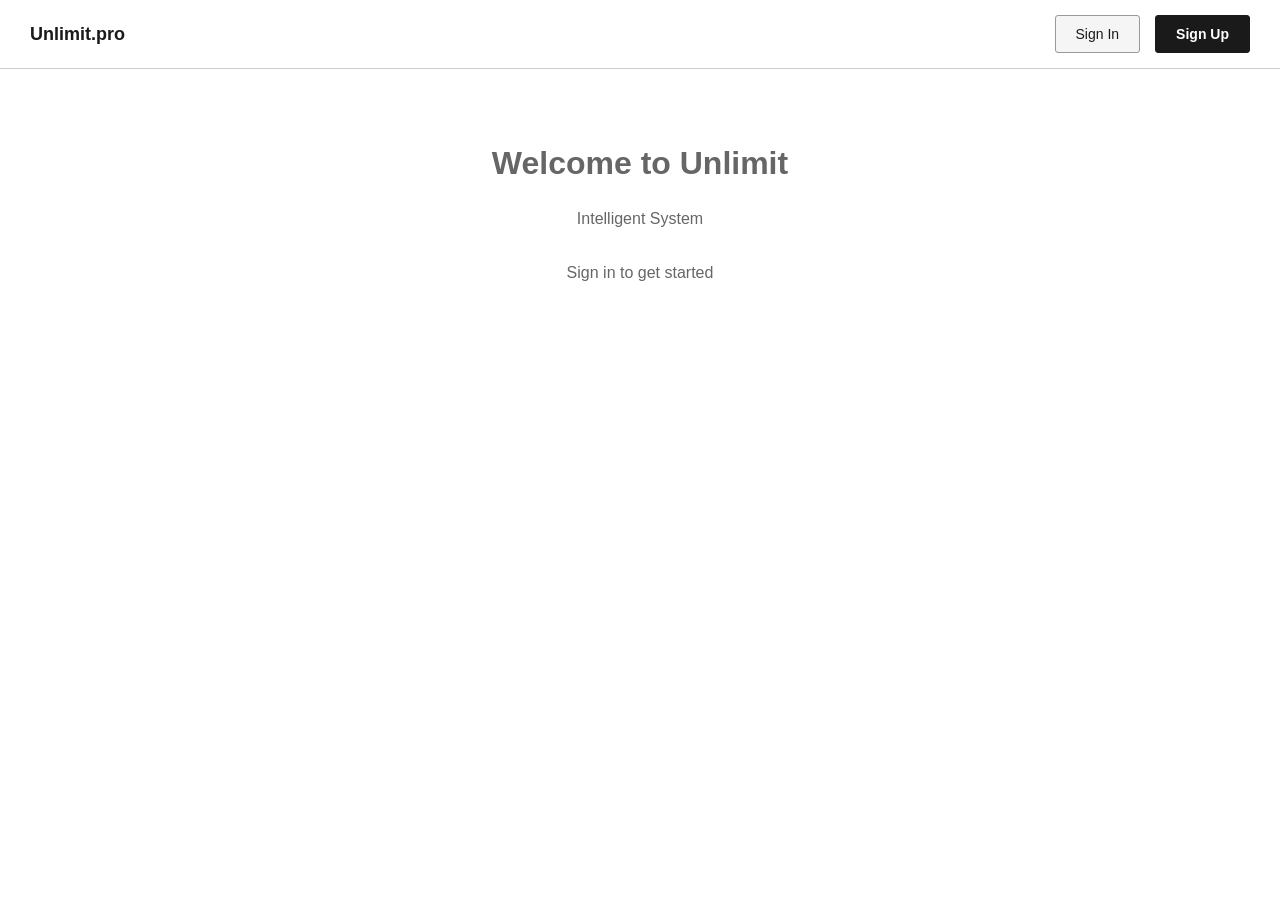
==== commit e7266973: "Update print statement from 'Hello' to 'Goodbye'" ====
--- a/index.html
+++ b/index.html
@@ -3,7 +3,7 @@
 <head>
     <meta charset="UTF-8">
     <meta name="viewport" content="width=device-width, initial-scale=1.0">
-    <title>Unlimit.pro - Crypto Analytics</title>
+    <title>Unlimit.pro - Intelligent System</title>
     <style>
         * {
             margin: 0;
@@ -1211,7 +1211,7 @@
             content.innerHTML = `
                 <div style="padding: 40px; text-align: center; color: #666;">
                     <h1 style="font-size: 32px; margin-bottom: 20px;">Welcome to Unlimit</h1>
-                    <p>Crypto Analytics Platform</p>
+                    <p>Intelligent System</p>
                     <p style="margin-top: 30px; color: #666;">
                         ${appState.authState === 'unauthenticated' 
                             ? 'Sign in to get started' 
@@ -1982,4 +1982,4 @@
         init();
     </script>
 </body>
-</html>+</html>
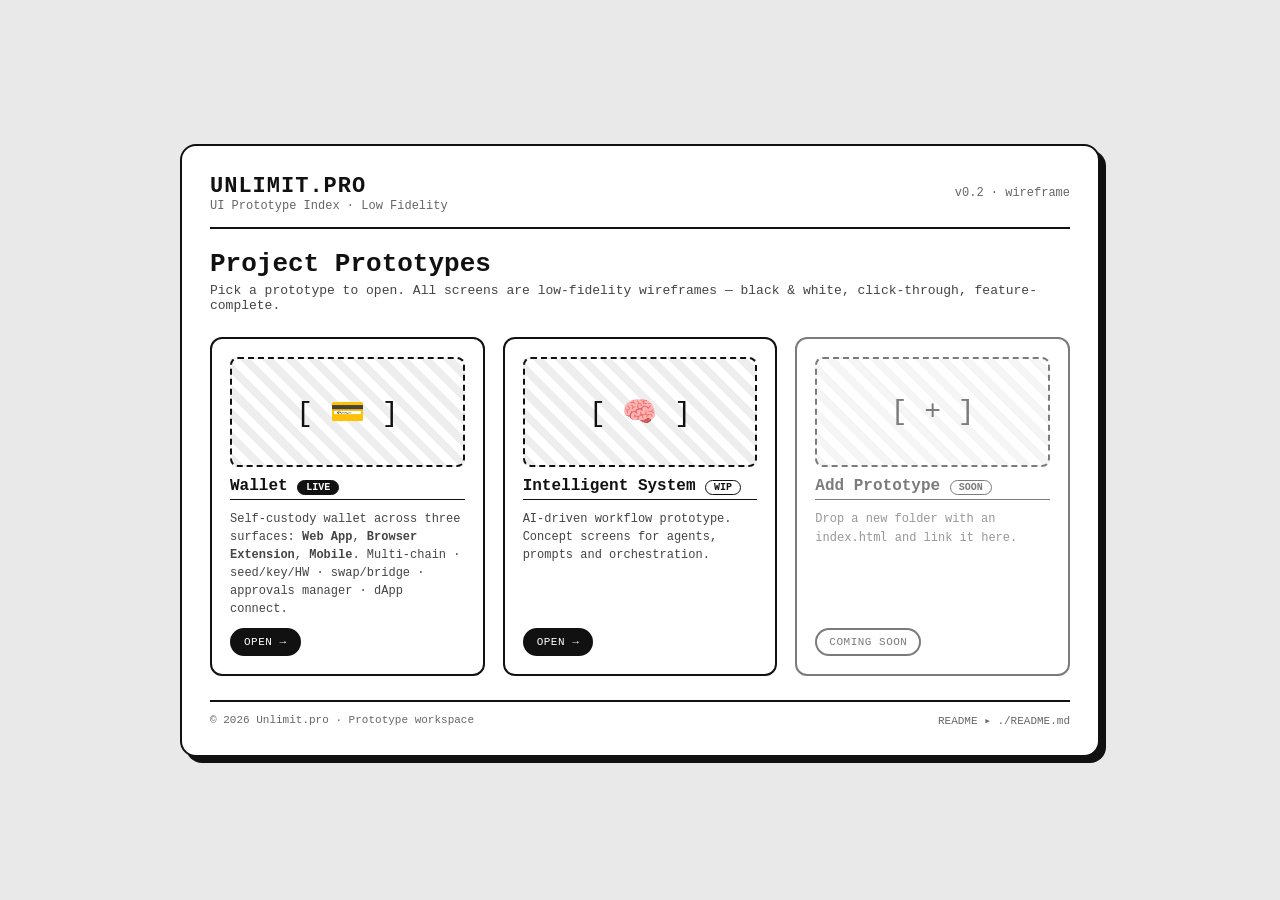
==== commit 71840587: "update wallet" ====
--- a/index.html
+++ b/index.html
@@ -1,1985 +1,163 @@
 <!DOCTYPE html>
 <html lang="en">
 <head>
-    <meta charset="UTF-8">
-    <meta name="viewport" content="width=device-width, initial-scale=1.0">
-    <title>Unlimit.pro - Intelligent System</title>
-    <style>
-        * {
-            margin: 0;
-            padding: 0;
-            box-sizing: border-box;
-        }
+<meta charset="UTF-8">
+<meta name="viewport" content="width=device-width, initial-scale=1.0">
+<title>Unlimit.pro — Prototypes (Low-Fi)</title>
+<style>
+  * { box-sizing: border-box; }
+  body {
+    margin: 0;
+    font-family: 'Courier New', Courier, monospace;
+    background: #e9e9e9;
+    color: #111;
+    min-height: 100vh;
+    display: flex;
+    align-items: center;
+    justify-content: center;
+    padding: 24px;
+  }
+  .frame {
+    width: 100%;
+    max-width: 920px;
+    background: #fff;
+    border: 2px solid #111;
+    border-radius: 16px;
+    box-shadow: 6px 6px 0 #111;
+    padding: 28px;
+  }
+  header {
+    border-bottom: 2px solid #111;
+    padding-bottom: 14px;
+    margin-bottom: 20px;
+    display: flex;
+    align-items: center;
+    justify-content: space-between;
+    gap: 12px;
+    flex-wrap: wrap;
+  }
+  header .brand { font-size: 22px; font-weight: bold; letter-spacing: 1px; }
+  header .meta { font-size: 12px; color: #666; }
+  h1 { font-size: 26px; margin: 0 0 4px; }
+  p.lead { font-size: 13px; color: #444; margin: 0 0 24px; }
 
-        body {
-            font-family: -apple-system, BlinkMacSystemFont, 'Segoe UI', Arial, sans-serif;
-            background-color: #ffffff;
-            color: #1a1a1a;
-            line-height: 1.5;
-        }
+  .grid {
+    display: grid;
+    grid-template-columns: repeat(auto-fit, minmax(260px, 1fr));
+    gap: 18px;
+  }
+  .card {
+    border: 2px solid #111;
+    border-radius: 12px;
+    padding: 18px;
+    background: #fff;
+    text-decoration: none;
+    color: inherit;
+    display: flex;
+    flex-direction: column;
+    gap: 10px;
+    cursor: pointer;
+    transition: transform 0.15s ease, box-shadow 0.15s ease;
+  }
+  .card:hover {
+    transform: translate(-2px, -2px);
+    box-shadow: 4px 4px 0 #111;
+    background: #fafafa;
+  }
+  .thumb {
+    height: 110px;
+    border: 2px dashed #111;
+    border-radius: 8px;
+    background:
+      repeating-linear-gradient(45deg, #eee 0 8px, #fff 8px 16px);
+    display: flex;
+    align-items: center;
+    justify-content: center;
+    font-size: 28px;
+  }
+  .card h2 {
+    font-size: 16px;
+    margin: 0;
+    border-bottom: 1.5px solid #111;
+    padding-bottom: 4px;
+  }
+  .card p { font-size: 12px; color: #444; margin: 0; line-height: 1.5; flex: 1; }
+  .card .cta {
+    align-self: flex-start;
+    border: 2px solid #111;
+    background: #111;
+    color: #fff;
+    padding: 6px 12px;
+    border-radius: 999px;
+    font-size: 11px;
+    letter-spacing: 0.5px;
+  }
+  .card.disabled { opacity: 0.55; cursor: not-allowed; }
+  .card.disabled .cta { background: #fff; color: #111; }
 
-        .container {
-            display: flex;
-            height: 100vh;
-        }
+  .badge {
+    display: inline-block;
+    border: 1.5px solid #111;
+    border-radius: 999px;
+    padding: 1px 8px;
+    font-size: 10px;
+  }
+  .badge.live { background: #111; color: #fff; }
+  .badge.wip { background: #fff; color: #111; }
 
-        /* ==================== SIDEBAR ==================== */
-        .sidebar {
-            width: 60px;
-            background-color: #ffffff;
-            border-right: 1px solid #cccccc;
-            padding: 15px;
-            display: flex;
-            flex-direction: column;
-            gap: 15px;
-            align-items: center;
-            justify-content: space-between;
-            transition: width 0.3s ease;
-        }
-
-        .sidebar.expanded {
-            width: 200px;
-            align-items: stretch;
-        }
-
-        .sidebar.hidden {
-            display: none;
-        }
-
-        .sidebar-header {
-            font-size: 20px;
-            font-weight: bold;
-            border-bottom: none;
-            padding-bottom: 0;
-            width: 100%;
-            text-align: center;
-            cursor: pointer;
-            user-select: none;
-        }
-
-        .sidebar-menu {
-            display: flex;
-            flex-direction: column;
-            gap: 10px;
-            width: 100%;
-            align-items: center;
-        }
-
-        .sidebar-bottom {
-            width: 100%;
-            display: flex;
-            flex-direction: column;
-            align-items: center;
-            gap: 10px;
-        }
-
-        .sidebar-menu-item {
-            padding: 12px;
-            background-color: #f5f5f5;
-            border: 1px solid #ddd;
-            cursor: pointer;
-            transition: all 0.2s;
-            position: relative;
-            width: 40px;
-            height: 40px;
-            display: flex;
-            align-items: center;
-            justify-content: center;
-            font-size: 18px;
-            border-radius: 4px;
-        }
-
-        .sidebar.expanded .sidebar-menu-item {
-            width: 100%;
-            justify-content: flex-start;
-            padding-left: 15px;
-        }
-
-        .sidebar-text {
-            display: none;
-            font-size: 14px;
-            margin-left: 10px;
-            white-space: nowrap;
-        }
-
-        .sidebar.expanded .sidebar-text {
-            display: block;
-        }
-
-        .sidebar-menu-item:hover {
-            background-color: #eeeeee;
-            border-color: #999;
-        }
-
-        .sidebar-menu-item.selected {
-            background-color: #e0e0e0;
-            border-color: #1a1a1a;
-            font-weight: bold;
-        }
-
-        .sidebar-tooltip {
-            position: absolute;
-            left: 100%;
-            top: 50%;
-            transform: translateY(-50%);
-            background-color: #1a1a1a;
-            color: #ffffff;
-            padding: 6px 10px;
-            border-radius: 3px;
-            white-space: nowrap;
-            font-size: 12px;
-            opacity: 0;
-            pointer-events: none;
-            transition: opacity 0.2s;
-            margin-left: 10px;
-        }
-
-        .sidebar-menu-item:hover .sidebar-tooltip {
-            opacity: 1;
-        }
-
-        .sidebar.expanded .sidebar-tooltip {
-            display: none !important;
-        }
-
-        /* ==================== MAIN CONTENT ==================== */
-        .main-content {
-            flex: 1;
-            display: flex;
-            flex-direction: column;
-        }
-
-        /* ==================== TOP BAR ==================== */
-        .top-bar {
-            background-color: #ffffff;
-            border-bottom: 1px solid #cccccc;
-            padding: 15px 30px;
-            display: flex;
-            justify-content: space-between;
-            align-items: center;
-            min-height: 60px;
-        }
-
-        .top-bar-left {
-            font-size: 18px;
-            font-weight: bold;
-        }
-
-        .top-bar-right {
-            display: flex;
-            gap: 15px;
-            align-items: center;
-        }
-
-        .btn {
-            padding: 10px 20px;
-            border: 1px solid #999;
-            background-color: #f5f5f5;
-            color: #1a1a1a;
-            cursor: pointer;
-            transition: all 0.2s;
-            font-size: 14px;
-            border-radius: 3px;
-        }
-
-        .btn:hover {
-            background-color: #e0e0e0;
-            border-color: #666;
-        }
-
-        .btn-primary {
-            background-color: #1a1a1a;
-            border-color: #1a1a1a;
-            color: #ffffff;
-            font-weight: bold;
-        }
-
-        .btn-primary:hover {
-            background-color: #333;
-            border-color: #333;
-        }
-
-        .btn-danger {
-            background-color: #ffe0e0;
-            border-color: #ff6b6b;
-            color: #d32f2f;
-        }
-
-        .btn-danger:hover {
-            background-color: #ffcccc;
-            border-color: #d32f2f;
-        }
-
-        .btn-loading {
-            opacity: 0.6;
-            cursor: not-allowed;
-        }
-
-        /* Auth States */
-        .auth-unauthenticated {
-            display: flex;
-            gap: 10px;
-        }
-
-        .auth-no-wallet {
-            display: flex;
-            gap: 10px;
-        }
-
-        .auth-connected {
-            display: flex;
-            gap: 10px;
-            align-items: center;
-        }
-
-        .wallet-info {
-            display: flex;
-            align-items: center;
-            gap: 10px;
-            background-color: #f5f5f5;
-            padding: 8px 15px;
-            border: 1px solid #ddd;
-            border-radius: 3px;
-        }
-
-        .wallet-balance {
-            font-weight: bold;
-            white-space: nowrap;
-            color: #1a1a1a;
-        }
-
-        .wallet-address {
-            font-family: monospace;
-            font-size: 12px;
-            color: #666;
-        }
-
-        .avatar {
-            width: 32px;
-            height: 32px;
-            border-radius: 50%;
-            background: linear-gradient(135deg, #cccccc 0%, #999999 100%);
-            display: flex;
-            align-items: center;
-            justify-content: center;
-            font-size: 12px;
-            font-weight: bold;
-            color: #ffffff;
-        }
-
-        .dropdown-menu {
-            position: absolute;
-            top: 100%;
-            right: 0;
-            background-color: #ffffff;
-            border: 1px solid #ddd;
-            min-width: 180px;
-            z-index: 100;
-            display: none;
-            margin-top: 5px;
-            border-radius: 3px;
-            box-shadow: 0 2px 8px rgba(0,0,0,0.1);
-        }
-
-        .dropdown-menu.active {
-            display: block;
-        }
-
-        .dropdown-menu-item {
-            padding: 12px 15px;
-            border-bottom: 1px solid #f0f0f0;
-            cursor: pointer;
-            transition: background-color 0.2s;
-            color: #1a1a1a;
-        }
-
-        .dropdown-menu-item:last-child {
-            border-bottom: none;
-        }
-
-        .dropdown-menu-item:hover {
-            background-color: #f5f5f5;
-        }
-
-        .dropdown-menu-item.danger {
-            color: #d32f2f;
-        }
-
-        .sidebar-dropdown {
-            top: auto;
-            bottom: 0;
-            left: 100%;
-            right: auto;
-            margin-left: 15px;
-            margin-top: 0;
-        }
-
-        .sidebar.expanded .sidebar-dropdown {
-            left: 0;
-            bottom: 100%;
-            margin-left: 0;
-            margin-bottom: 5px;
-            width: 100%;
-        }
-
-        /* ==================== CONTENT AREA ==================== */
-        .content {
-            flex: 1;
-            overflow-y: auto;
-            padding: 30px;
-            background-color: #ffffff;
-        }
-
-        .page-hidden {
-            display: none !important;
-        }
-
-        /* ==================== SETTINGS PAGE ==================== */
-        .settings-header {
-            font-size: 28px;
-            font-weight: bold;
-            margin-bottom: 30px;
-            border-bottom: 2px solid #ddd;
-            padding-bottom: 15px;
-            color: #1a1a1a;
-        }
-
-        .settings-tabs {
-            display: flex;
-            gap: 5px;
-            margin-bottom: 30px;
-            border-bottom: 1px solid #ddd;
-            padding-bottom: 0;
-        }
-
-        .tab {
-            padding: 12px 20px;
-            background-color: transparent;
-            border: 1px solid #ddd;
-            border-bottom: none;
-            cursor: pointer;
-            transition: all 0.2s;
-            font-weight: 500;
-            color: #666;
-            border-radius: 3px 3px 0 0;
-        }
-
-        .tab:hover {
-            background-color: #f5f5f5;
-            border-color: #999;
-            color: #1a1a1a;
-        }
-
-        .tab.active {
-            background-color: #ffffff;
-            border-color: #999;
-            border-bottom: 2px solid #1a1a1a;
-            margin-bottom: -1px;
-            color: #1a1a1a;
-        }
-
-        .tab-content {
-            display: none;
-        }
-
-        .tab-content.active {
-            display: block;
-        }
-
-        /* ==================== FORMS ==================== */
-        .form-label {
-            display: block;
-            margin-bottom: 8px;
-            font-weight: 500;
-            font-size: 14px;
-            color: #1a1a1a;
-        }
-
-        .form-group {
-            margin-bottom: 20px;
-        }
-
-        .form-input,
-        .form-select {
-            width: 100%;
-            max-width: 400px;
-            padding: 10px 12px;
-            background-color: #ffffff;
-            border: 1px solid #ddd;
-            color: #1a1a1a;
-            font-size: 14px;
-            transition: border-color 0.2s;
-            border-radius: 3px;
-        }
-
-        .form-input:focus,
-        .form-select:focus {
-            outline: none;
-            border-color: #1a1a1a;
-            background-color: #fafafa;
-        }
-
-        .form-row {
-            display: grid;
-            grid-template-columns: 1fr 1fr;
-            gap: 20px;
-        }
-
-        .form-input:disabled {
-            opacity: 0.6;
-            cursor: not-allowed;
-            background-color: #f5f5f5;
-        }
-
-        /* ==================== CARDS ==================== */
-        .card {
-            background-color: #f9f9f9;
-            border: 1px solid #ddd;
-            padding: 20px;
-            margin-bottom: 20px;
-            border-radius: 3px;
-        }
-
-        .card-title {
-            font-size: 16px;
-            font-weight: bold;
-            margin-bottom: 15px;
-            border-bottom: 1px solid #ddd;
-            padding-bottom: 10px;
-            color: #1a1a1a;
-        }
-
-        .card-content {
-            display: flex;
-            flex-direction: column;
-            gap: 15px;
-        }
-
-        .card-row {
-            display: flex;
-            justify-content: space-between;
-            align-items: center;
-            padding: 12px 0;
-            border-bottom: 1px solid #f0f0f0;
-            color: #1a1a1a;
-        }
-
-        .card-row:last-child {
-            border-bottom: none;
-        }
-
-        .card-label {
-            color: #666;
-            font-size: 13px;
-        }
-
-        .card-value {
-            font-weight: bold;
-            word-break: break-all;
-        }
-
-        /* ==================== BADGE ==================== */
-        .badge {
-            display: inline-block;
-            padding: 5px 12px;
-            background-color: #f0f0f0;
-            border: 1px solid #ddd;
-            border-radius: 3px;
-            font-size: 12px;
-            font-weight: 600;
-            color: #666;
-        }
-
-        .badge-success {
-            background-color: #d4edda;
-            border-color: #c3e6cb;
-            color: #155724;
-        }
-
-        .badge-warning {
-            background-color: #fff3cd;
-            border-color: #ffeeba;
-            color: #856404;
-        }
-
-        .badge-danger {
-            background-color: #f8d7da;
-            border-color: #f5c6cb;
-            color: #721c24;
-        }
-
-        /* ==================== PROGRESS BAR ==================== */
-        .progress-bar {
-            width: 100%;
-            height: 20px;
-            background-color: #f0f0f0;
-            border: 1px solid #ddd;
-            overflow: hidden;
-            border-radius: 2px;
-        }
-
-        .progress-fill {
-            height: 100%;
-            background-color: #1a1a1a;
-            transition: width 0.3s;
-            display: flex;
-            align-items: center;
-            justify-content: flex-end;
-            padding-right: 5px;
-            font-size: 11px;
-            color: #ffffff;
-        }
-
-        /* ==================== TABLE ==================== */
-        table {
-            width: 100%;
-            border-collapse: collapse;
-            margin-top: 15px;
-        }
-
-        thead {
-            background-color: #f9f9f9;
-            border-bottom: 2px solid #ddd;
-        }
-
-        th {
-            padding: 12px;
-            text-align: left;
-            font-weight: bold;
-            font-size: 13px;
-            color: #666;
-        }
-
-        td {
-            padding: 12px;
-            border-bottom: 1px solid #f0f0f0;
-            font-size: 14px;
-            color: #1a1a1a;
-        }
-
-        tr:hover {
-            background-color: #fafafa;
-        }
-
-        /* ==================== MODAL ==================== */
-        .modal {
-            display: none;
-            position: fixed;
-            top: 0;
-            left: 0;
-            width: 100%;
-            height: 100%;
-            background-color: rgba(0, 0, 0, 0.5);
-            backdrop-filter: blur(3px);
-            z-index: 1000;
-            justify-content: center;
-            align-items: center;
-        }
-
-        .modal.active {
-            display: flex;
-        }
-
-        .modal-content {
-            background-color: #ffffff;
-            border: 1px solid #ddd;
-            padding: 30px;
-            border-radius: 3px;
-            min-width: 500px;
-            max-width: 90%;
-            box-shadow: 0 4px 16px rgba(0,0,0,0.15);
-        }
-
-        .modal-header {
-            font-size: 20px;
-            font-weight: bold;
-            margin-bottom: 20px;
-            border-bottom: 1px solid #ddd;
-            padding-bottom: 15px;
-            color: #1a1a1a;
-        }
-
-        .modal-body {
-            margin-bottom: 20px;
-            line-height: 1.6;
-        }
-
-        .modal-footer {
-            display: flex;
-            gap: 10px;
-            justify-content: flex-end;
-        }
-
-        /* ==================== TOAST ==================== */
-        .toast {
-            position: fixed;
-            bottom: 30px;
-            right: 30px;
-            background-color: #d4edda;
-            border: 1px solid #c3e6cb;
-            color: #155724;
-            padding: 15px 20px;
-            border-radius: 3px;
-            z-index: 2000;
-            display: none;
-            animation: slideIn 0.3s ease-out;
-            box-shadow: 0 2px 8px rgba(0,0,0,0.1);
-        }
-
-        .toast.active {
-            display: block;
-        }
-
-        @keyframes slideIn {
-            from {
-                transform: translateX(400px);
-                opacity: 0;
-            }
-            to {
-                transform: translateX(0);
-                opacity: 1;
-            }
-        }
-
-        /* ==================== MISC ==================== */
-        .position-relative {
-            position: relative;
-        }
-
-        .empty-state {
-            text-align: center;
-            padding: 40px 20px;
-            color: #999;
-        }
-
-        .empty-state-title {
-            font-size: 18px;
-            font-weight: bold;
-            margin-bottom: 10px;
-            color: #666;
-        }
-
-        .lock-icon {
-            display: inline-block;
-            width: 16px;
-            height: 16px;
-            background-color: #999;
-            margin-right: 5px;
-            text-align: center;
-            line-height: 16px;
-            font-size: 10px;
-        }
-
-        .toggle-switch {
-            display: inline-block;
-            width: 50px;
-            height: 24px;
-            background-color: #f0f0f0;
-            border: 1px solid #ddd;
-            border-radius: 12px;
-            position: relative;
-            cursor: pointer;
-            transition: background-color 0.3s;
-        }
-
-        .toggle-switch.active {
-            background-color: #d4edda;
-            border-color: #c3e6cb;
-        }
-
-        .toggle-switch::after {
-            content: '';
-            position: absolute;
-            width: 20px;
-            height: 20px;
-            background-color: #999;
-            border-radius: 50%;
-            top: 2px;
-            left: 2px;
-            transition: left 0.3s;
-        }
-
-        .toggle-switch.active::after {
-            left: 28px;
-            background-color: #28a745;
-        }
-
-        .icon-btn {
-            background: none;
-            border: 1px solid #ddd;
-            padding: 8px 12px;
-            cursor: pointer;
-            color: #666;
-            transition: all 0.2s;
-            font-size: 12px;
-            border-radius: 3px;
-        }
-
-        .icon-btn:hover {
-            background-color: #f5f5f5;
-            color: #1a1a1a;
-            border-color: #999;
-        }
-
-        .icon-btn.copied {
-            color: #155724;
-            border-color: #c3e6cb;
-            background-color: #d4edda;
-        }
-
-        .inline-flex {
-            display: flex;
-            align-items: center;
-            gap: 10px;
-        }
-
-        .truncated {
-            font-family: monospace;
-            font-size: 13px;
-            color: #1a1a1a;
-        }
-
-        /* Trial Banner */
-        .trial-banner {
-            background-color: #fff3cd;
-            border: 1px solid #ffeeba;
-            border-radius: 3px;
-            padding: 15px;
-            margin-bottom: 20px;
-            color: #856404;
-            font-size: 14px;
-        }
-
-        .spinner {
-            display: inline-block;
-            width: 14px;
-            height: 14px;
-            border: 2px solid #1a1a1a;
-            border-top-color: #ffffff;
-            border-radius: 50%;
-            animation: spin 0.8s linear infinite;
-        }
-
-        @keyframes spin {
-            to {
-                transform: rotate(360deg);
-            }
-        }
-
-        .icon-copy::before {
-            content: '📋';
-            font-size: 14px;
-        }
-
-        .icon-trash::before {
-            content: '🗑';
-            font-size: 14px;
-        }
-
-        .icon-check::before {
-            content: '✓';
-            font-size: 14px;
-        }
-
-        .copy-tooltip {
-            position: absolute;
-            bottom: 100%;
-            left: 50%;
-            transform: translateX(-50%);
-            background-color: #d4edda;
-            border: 1px solid #c3e6cb;
-            color: #155724;
-            padding: 5px 10px;
-            border-radius: 2px;
-            white-space: nowrap;
-            font-size: 11px;
-            opacity: 0;
-            pointer-events: none;
-            transition: opacity 0.2s;
-            margin-bottom: 5px;
-        }
-
-        .icon-btn.show-tooltip .copy-tooltip {
-            opacity: 1;
-        }
-    </style>
+  footer {
+    margin-top: 24px;
+    border-top: 2px solid #111;
+    padding-top: 12px;
+    font-size: 11px;
+    color: #666;
+    display: flex;
+    justify-content: space-between;
+    flex-wrap: wrap;
+    gap: 6px;
+  }
+</style>
 </head>
 <body>
-    <div class="container">
-        <!-- SIDEBAR -->
-        <div class="sidebar" id="sidebar">
-            <div class="sidebar-header" onclick="toggleSidebar()" title="Toggle Sidebar" style="cursor: pointer;">U</div>
-            <div class="sidebar-menu-item selected" onclick="navigateTo('dashboard')" style="margin-bottom: 5px;">
-                <span>📊</span><span class="sidebar-text">Dashboard</span>
-                <div class="sidebar-tooltip">Dashboard</div>
-            </div>
-            <div style="flex: 1;"></div>
-            <div class="sidebar-bottom">
-                <div class="sidebar-menu-item" onclick="toggleSidebar()">
-                    <span id="sidebarToggleIcon">❯</span><span class="sidebar-text">Collapse</span>
-                    <div class="sidebar-tooltip" id="sidebarToggleTooltip">Expand</div>
-                </div>
-                <div class="sidebar-menu-item" onclick="navigateTo('settings')">
-                    <span>⚙️</span><span class="sidebar-text">Settings</span>
-                    <div class="sidebar-tooltip">Settings</div>
-                </div>
-                <div class="position-relative" id="sidebarAuthContainer" style="width: 100%; display: flex; justify-content: center;">
-                    <!-- Sidebar Avatar will be rendered here -->
-                </div>
-            </div>
-        </div>
+  <div class="frame">
+    <header>
+      <div>
+        <div class="brand">UNLIMIT.PRO</div>
+        <div class="meta">UI Prototype Index · Low Fidelity</div>
+      </div>
+      <div class="meta">v0.2 · wireframe</div>
+    </header>
 
-        <!-- MAIN CONTENT -->
-        <div class="main-content">
-            <!-- TOP BAR -->
-            <div class="top-bar">
-                <div class="top-bar-left">Unlimit.pro</div>
-                <div class="top-bar-right" id="authContainer">
-                    <!-- Auth states will be rendered here -->
-                </div>
-            </div>
+    <h1>Project Prototypes</h1>
+    <p class="lead">Pick a prototype to open. All screens are low-fidelity wireframes — black &amp; white, click-through, feature-complete.</p>
 
-            <!-- CONTENT -->
-            <div class="content" id="content">
-                <!-- Pages will be rendered here -->
-            </div>
-        </div>
+    <div class="grid">
+      <a class="card" href="./wallet/index.html">
+        <div class="thumb">[ 💳 ]</div>
+        <h2>Wallet <span class="badge live">LIVE</span></h2>
+        <p>Self-custody wallet across three surfaces: <b>Web App</b>, <b>Browser Extension</b>, <b>Mobile</b>. Multi-chain · seed/key/HW · swap/bridge · approvals manager · dApp connect.</p>
+        <span class="cta">OPEN →</span>
+      </a>
+
+      <a class="card" href="./intelligent-system/index.html">
+        <div class="thumb">[ 🧠 ]</div>
+        <h2>Intelligent System <span class="badge wip">WIP</span></h2>
+        <p>AI-driven workflow prototype. Concept screens for agents, prompts and orchestration.</p>
+        <span class="cta">OPEN →</span>
+      </a>
+
+      <div class="card disabled" title="Coming soon">
+        <div class="thumb">[ + ]</div>
+        <h2>Add Prototype <span class="badge wip">SOON</span></h2>
+        <p>Drop a new folder with an <code>index.html</code> and link it here.</p>
+        <span class="cta">COMING SOON</span>
+      </div>
     </div>
 
-    <!-- MODALS -->
-    <div class="modal" id="confirmDeleteModal">
-        <div class="modal-content">
-            <div class="modal-header">Confirm Action</div>
-            <div class="modal-body" id="confirmDeleteText">
-                Are you sure?
-            </div>
-            <div class="modal-footer">
-                <button class="btn" onclick="closeModal('confirmDeleteModal')">Cancel</button>
-                <button class="btn btn-danger" id="confirmDeleteBtn">Delete</button>
-            </div>
-        </div>
-    </div>
-
-    <div class="modal" id="disconnectModal">
-        <div class="modal-content">
-            <div class="modal-header">Account Settings</div>
-            <div class="modal-body">
-                <div class="card-row">
-                    <div>Disconnect Wallet</div>
-                    <button class="btn" onclick="disconnectWallet()">Disconnect</button>
-                </div>
-                <div class="card-row">
-                    <div>Sign Out</div>
-                    <button class="btn btn-danger" onclick="signOut()">Sign Out</button>
-                </div>
-            </div>
-            <div class="modal-footer">
-                <button class="btn" onclick="closeModal('disconnectModal')">Close</button>
-            </div>
-        </div>
-    </div>
-
-    <div class="modal" id="addCardModal">
-        <div class="modal-content">
-            <div class="modal-header">Start Your Pro Trial — Payment Details</div>
-            <div class="modal-body">
-                <div style="background-color: #f5f5f5; padding: 10px; margin-bottom: 15px; border-radius: 3px; font-size: 12px; color: #444;">
-                    Enter your card to start the 14-day Pro trial. You will not be charged today — billing begins automatically when the trial ends and renews monthly. Cancel any time before then to avoid charges.
-                </div>
-                <div class="form-group">
-                    <label class="form-label">Cardholder Name</label>
-                    <input type="text" class="form-input" placeholder="John Doe" id="cardholderName">
-                </div>
-                <div class="form-group">
-                    <label class="form-label">Card Number</label>
-                    <input type="text" class="form-input" placeholder="1234 5678 9012 3456" id="cardNumber" maxlength="19">
-                </div>
-                <div class="form-row">
-                    <div class="form-group">
-                        <label class="form-label">Expiry Date</label>
-                        <input type="text" class="form-input" placeholder="MM/YY" id="expiryDate" maxlength="5">
-                    </div>
-                    <div class="form-group">
-                        <label class="form-label">CVC</label>
-                        <input type="text" class="form-input" placeholder="123" id="cvc" maxlength="4">
-                    </div>
-                </div>
-            </div>
-            <div class="modal-footer">
-                <button class="btn" onclick="closeModal('addCardModal')">Cancel</button>
-                <button class="btn btn-primary" onclick="saveCard()">Start Trial</button>
-            </div>
-        </div>
-    </div>
-
-    <!-- CORS Whitelist Modal -->
-    <div class="modal" id="corsModal">
-        <div class="modal-content">
-            <div class="modal-header">Add CORS Whitelist Domain</div>
-            <div class="modal-body">
-                <div style="background-color: #f5f5f5; padding: 10px; margin-bottom: 15px; border-radius: 3px; font-size: 12px;">
-                    <strong>Currently whitelisted:</strong><br>
-                    <div id="currentCorsList" style="margin-top: 5px;"></div>
-                </div>
-                <div class="form-group">
-                    <label class="form-label">Domain URL</label>
-                    <input type="text" class="form-input" id="corsInput" placeholder="https://myapp.com" style="max-width: 100%;">
-                </div>
-            </div>
-            <div class="modal-footer">
-                <button class="btn" onclick="closeModal('corsModal')">Cancel</button>
-                <button class="btn btn-primary" onclick="saveCORS()">Add Domain</button>
-            </div>
-        </div>
-    </div>
-
-    <!-- IP Whitelist Modal -->
-    <div class="modal" id="ipModal">
-        <div class="modal-content">
-            <div class="modal-header">Add IP Whitelist</div>
-            <div class="modal-body">
-                <div style="background-color: #f5f5f5; padding: 10px; margin-bottom: 15px; border-radius: 3px; font-size: 12px;">
-                    <strong>Currently whitelisted:</strong><br>
-                    <div id="currentIPList" style="margin-top: 5px;"></div>
-                </div>
-                <div class="form-group">
-                    <label class="form-label">IP Address</label>
-                    <input type="text" class="form-input" id="ipInput" placeholder="192.168.1.1" style="max-width: 100%;">
-                </div>
-            </div>
-            <div class="modal-footer">
-                <button class="btn" onclick="closeModal('ipModal')">Cancel</button>
-                <button class="btn btn-primary" onclick="saveIP()">Add IP</button>
-            </div>
-        </div>
-    </div>
-
-    <!-- Create API Key Modal -->
-    <div class="modal" id="createKeyModal">
-        <div class="modal-content">
-            <div class="modal-header">Create New API Key</div>
-            <div class="modal-body">
-                <div style="background-color: #f5f5f5; padding: 10px; margin-bottom: 15px; border-radius: 3px; font-size: 12px; color: #444;">
-                    Give your API key a descriptive label so you can identify it later (e.g., "Production Server", "Mobile App", "Staging").
-                </div>
-                <div class="form-group">
-                    <label class="form-label">Key Label</label>
-                    <input type="text" class="form-input" id="apiKeyLabel" placeholder="e.g. Production Server">
-                </div>
-            </div>
-            <div class="modal-footer">
-                <button class="btn" onclick="closeModal('createKeyModal')">Cancel</button>
-                <button class="btn btn-primary" onclick="confirmCreateAPIKey()">Create Key</button>
-            </div>
-        </div>
-    </div>
-
-    <!-- TOAST -->
-    <div class="toast" id="toast"></div>
-
-    <script>
-        // ==================== STATE MANAGEMENT ====================
-        const appState = {
-            authState: 'unauthenticated', // 'unauthenticated' | 'loggedIn' | 'walletConnected'
-            user: {
-                username: '',
-                email: '',
-                walletAddress: '',
-                balance: 0,
-                tier: 'Free', // Free | Pro | Enterprise
-                planStatus: 'Active', // Active | Trial | Canceled | Past Due | Paused
-                loginProvider: 'google', // google (SSO) — email immutable when google
-                avatarUrl: null // null -> default avatar (upload deferred to backend ticket)
-            },
-            currentTab: 'account',
-            currentPage: 'dashboard',
-            apiKeys: [],
-            cards: [],
-            corsDomains: ['https://myapp.com', 'https://api.example.com'],
-            ipAddresses: ['192.168.1.1', '10.0.0.5'],
-            notifications: {
-                whaleMovements: false,
-                alphaInsights: false,
-                marketAlerts: false,
-                portfolioUpdates: false
-            }
-        };
-
-        // ==================== INITIALIZATION ====================
-        function init() {
-            renderAuthState();
-            renderDashboard();
-        }
-
-        // ==================== AUTH MANAGEMENT ====================
-        function renderAuthState() {
-            const container = document.getElementById('authContainer');
-            const sidebar = document.getElementById('sidebar');
-            const sidebarAuthContainer = document.getElementById('sidebarAuthContainer');
-            
-            if (appState.authState === 'unauthenticated') {
-                sidebar.classList.add('hidden');
-                container.innerHTML = `
-                    <button class="btn" onclick="signIn()">Sign In</button>
-                    <button class="btn btn-primary" onclick="signUp()">Sign Up</button>
-                `;
-                sidebarAuthContainer.innerHTML = '';
-            } else if (appState.authState === 'loggedIn') {
-                sidebar.classList.remove('hidden');
-                container.innerHTML = `
-                    <button class="btn btn-primary" onclick="connectWallet(event)">Connect Wallet</button>
-                `;
-                renderSidebarAvatar();
-            } else if (appState.authState === 'walletConnected') {
-                sidebar.classList.remove('hidden');
-                const addr = truncateAddress(appState.user.walletAddress);
-                container.innerHTML = `
-                    <div class="wallet-info">
-                        <div>
-                            <div class="wallet-balance">${appState.user.balance} SOL</div>
-                            <div class="wallet-address">${addr}</div>
-                        </div>
-                    </div>
-                `;
-                renderSidebarAvatar();
-            }
-        }
-
-        function renderSidebarAvatar() {
-            const sidebarAuthContainer = document.getElementById('sidebarAuthContainer');
-            const username = appState.user.username || 'User';
-            const initial = username.charAt(0).toUpperCase();
-
-            sidebarAuthContainer.innerHTML = `
-                <div class="sidebar-menu-item" onclick="toggleDropdown(event)">
-                    <div class="avatar" style="width: 26px; height: 26px; font-size: 12px; flex-shrink: 0; margin-left: -2px;">${initial}</div>
-                    <span class="sidebar-text" style="overflow: hidden; text-overflow: ellipsis;">${username}</span>
-                    <div class="sidebar-tooltip">Account</div>
-                </div>
-                <div class="dropdown-menu sidebar-dropdown" id="authDropdown">
-                    ${appState.authState === 'walletConnected' ? '<div class="dropdown-menu-item" onclick="disconnectWallet()">Disconnect Wallet</div>' : ''}
-                    <div class="dropdown-menu-item danger" onclick="signOut()">Sign Out</div>
-                </div>
-            `;
-        }
-
-        function signIn() {
-            appState.authState = 'loggedIn';
-            appState.user = {
-                username: 'john_doe',
-                email: 'john@example.com',
-                walletAddress: '',
-                balance: 0,
-                tier: 'Free',
-                planStatus: 'Active',
-                loginProvider: 'google',
-                avatarUrl: null
-            };
-            renderAuthState();
-            showToast('Signed in successfully');
-        }
-
-        function signUp() {
-            appState.authState = 'loggedIn';
-            appState.user = {
-                username: 'new_user',
-                email: 'newuser@example.com',
-                walletAddress: '',
-                balance: 0,
-                tier: 'Free',
-                planStatus: 'Active',
-                loginProvider: 'google',
-                avatarUrl: null
-            };
-            renderAuthState();
-            showToast('Account created successfully');
-        }
-
-        function connectWallet(e) {
-            let btn;
-            if (e && e.currentTarget) {
-                btn = e.currentTarget;
-            } else if (e && e.target) {
-                btn = e.target.closest('.btn');
-            }
-            
-            if (btn) {
-                btn.disabled = true;
-                btn.innerHTML = '<span class="spinner"></span> Connecting...';
-            }
-
-            // Simulate connection delay
-            setTimeout(() => {
-                appState.authState = 'walletConnected';
-                appState.user.walletAddress = 'GvT5p9xYzN8kL2qR5sT9uW3xY7zA1bC4dE5fG6hI9jK0pZ1';
-                appState.user.balance = 124.5;
-                renderAuthState();
-                showToast('Wallet successfully linked');
-                appState.currentPage = 'settings';
-                renderSettings();
-            }, 2000);
-        }
-
-        function disconnectWallet() {
-            appState.authState = 'loggedIn';
-            appState.user.walletAddress = '';
-            appState.user.balance = 0;
-            closeModal('disconnectModal');
-            renderAuthState();
-            renderDashboard();
-            showToast('Wallet disconnected');
-        }
-
-        function signOut() {
-            appState.authState = 'unauthenticated';
-            appState.user = {
-                username: '',
-                email: '',
-                walletAddress: '',
-                balance: 0,
-                tier: 'Free',
-                planStatus: 'Active',
-                loginProvider: 'google',
-                avatarUrl: null
-            };
-            appState.currentPage = 'dashboard';
-            closeModal('disconnectModal');
-            renderAuthState();
-            renderDashboard();
-            showToast('Signed out successfully');
-        }
-
-        function toggleDropdown(e) {
-            if (e) {
-                e.stopPropagation();
-            }
-            const dropdown = document.getElementById('authDropdown');
-            if (dropdown) {
-                dropdown.classList.toggle('active');
-            }
-        }
-
-        function toggleSidebar() {
-            const sidebar = document.getElementById('sidebar');
-            sidebar.classList.toggle('expanded');
-            const header = sidebar.querySelector('.sidebar-header');
-            const toggleIcon = document.getElementById('sidebarToggleIcon');
-            const toggleTooltip = document.getElementById('sidebarToggleTooltip');
-            
-            if (sidebar.classList.contains('expanded')) {
-                header.textContent = 'Unlimit';
-                if (toggleIcon) toggleIcon.textContent = '❮';
-                if (toggleTooltip) toggleTooltip.textContent = 'Collapse';
-            } else {
-                header.textContent = 'U';
-                if (toggleIcon) toggleIcon.textContent = '❯';
-                if (toggleTooltip) toggleTooltip.textContent = 'Expand';
-            }
-        }
-
-        document.addEventListener('click', () => {
-            const dropdown = document.getElementById('authDropdown');
-            if (dropdown) {
-                dropdown.classList.remove('active');
-            }
-        });
-
-        // ==================== TRUNCATE ADDRESS ====================
-        function truncateAddress(addr) {
-            if (!addr) return '';
-            return addr.substring(0, 6) + '...' + addr.substring(addr.length - 5);
-        }
-
-        // ==================== NAVIGATION ====================
-        function navigateTo(page) {
-            appState.currentPage = page;
-            
-            if (page === 'settings') {
-                if (appState.authState === 'unauthenticated') {
-                    showToast('Please sign in first');
-                    return;
-                }
-                renderSettings();
-            } else if (page === 'dashboard') {
-                renderDashboard();
-            }
-        }
-
-        // ==================== DASHBOARD PAGE ====================
-        function renderDashboard() {
-            const content = document.getElementById('content');
-            content.innerHTML = `
-                <div style="padding: 40px; text-align: center; color: #666;">
-                    <h1 style="font-size: 32px; margin-bottom: 20px;">Welcome to Unlimit</h1>
-                    <p>Intelligent System</p>
-                    <p style="margin-top: 30px; color: #666;">
-                        ${appState.authState === 'unauthenticated' 
-                            ? 'Sign in to get started' 
-                            : appState.authState === 'loggedIn'
-                            ? 'Connect your wallet to access all features'
-                            : 'You are all set! Start exploring the analytics.'}
-                    </p>
-                </div>
-            `;
-        }
-
-        // ==================== SETTINGS PAGE ====================
-        function renderSettings() {
-            if (appState.authState === 'unauthenticated') {
-                showToast('Please sign in first');
-                return;
-            }
-
-            const content = document.getElementById('content');
-            const currentTab = appState.currentTab || 'account';
-            
-            content.innerHTML = `
-                <div class="settings-header">Settings</div>
-                <div class="settings-tabs">
-                    <button class="tab ${currentTab === 'account' ? 'active' : ''}" onclick="switchTab('account', event)">Account</button>
-                    <button class="tab ${currentTab === 'billing' ? 'active' : ''}" onclick="switchTab('billing', event)">Billing & Subscription</button>
-                    <button class="tab ${currentTab === 'api' ? 'active' : ''}" onclick="switchTab('api', event)">API Keys</button>
-                </div>
-
-                <div id="accountTab" class="tab-content ${currentTab === 'account' ? 'active' : ''}">
-                    ${renderAccountTab()}
-                </div>
-                <div id="billingTab" class="tab-content ${currentTab === 'billing' ? 'active' : ''}">
-                    ${renderBillingTab()}
-                </div>
-                <div id="apiTab" class="tab-content ${currentTab === 'api' ? 'active' : ''}">
-                    ${renderAPITab()}
-                </div>
-            `;
-            appState.currentPage = 'settings';
-        }
-
-        function switchTab(tab, e) {
-            appState.currentTab = tab;
-            
-            // Hide all tabs
-            document.querySelectorAll('.tab-content').forEach(el => el.classList.remove('active'));
-            document.querySelectorAll('.tab').forEach(el => el.classList.remove('active'));
-            
-            // Show selected tab
-            document.getElementById(tab + 'Tab').classList.add('active');
-            
-            if (e && e.currentTarget) {
-                e.currentTarget.classList.add('active');
-            } else if (e && e.target) {
-                e.target.classList.add('active');
-            }
-        }
-
-        // ==================== ACCOUNT TAB ====================
-        // Design note: per Requirements Review (Apr 2026):
-        //   - Username is editable with an explicit Save button.
-        //   - Email is immutable for Google SSO users (verified at sign-up,
-        //     backend keys records by user ID). Shown grayed out.
-        //   - Avatar shows a default image in this sprint; upload functionality
-        //     is deferred (backend ticket to be created by @marcus).
-        function renderAccountTab() {
-            const initial = (appState.user.username || appState.user.email || 'U')
-                .charAt(0).toUpperCase();
-            return `
-                <div class="card">
-                    <div class="card-title">Account Information</div>
-                    <div class="card-content">
-                        <!-- Avatar (default image only; upload pending backend ticket) -->
-                        <div class="form-group" style="display: flex; align-items: center; gap: 20px;">
-                            <div class="avatar" style="width: 64px; height: 64px; font-size: 24px;">${initial}</div>
-                            <div>
-                                <div class="card-label">Profile Picture</div>
-                                <div style="font-size: 12px; color: #666; margin-top: 4px;">
-                                    Using default avatar. Upload will be available in a future sprint.
-                                </div>
-                                <button class="btn" disabled style="margin-top: 8px;" title="Coming soon">Upload Image</button>
-                            </div>
-                        </div>
-
-                        <div class="form-group">
-                            <label class="form-label">Username</label>
-                            <div style="display: flex; gap: 10px; align-items: center;">
-                                <input type="text" class="form-input" value="${appState.user.username}" id="usernameInput" style="flex: 1;" oninput="onUsernameChange()">
-                                <button class="btn btn-primary" id="saveUsernameBtn" onclick="saveUsername()" disabled>Save</button>
-                            </div>
-                        </div>
-
-                        <div class="form-group">
-                            <label class="form-label">Email Address</label>
-                            <input type="email" class="form-input" value="${appState.user.email}" id="emailInput" disabled>
-                            <div style="font-size: 12px; color: #666; margin-top: 4px;">
-                                🔒 Email is linked to your Google Single Sign-On account and cannot be changed.
-                            </div>
-                        </div>
-                    </div>
-                </div>
-
-                <div class="card">
-                    <div class="card-title">Linked Wallet</div>
-                    <div class="card-content">
-                        <div class="card-row">
-                            <div>
-                                <div class="card-label">Wallet Address</div>
-                                <div class="card-value truncated">${appState.user.walletAddress || 'No wallet connected'}</div>
-                            </div>
-                            ${appState.user.walletAddress ? `
-                            <div>
-                                <!-- TODO: Unlink behavior pending product owner confirmation
-                                     (action item: @marcus to confirm whether users may
-                                      unlink a previously connected wallet). -->
-                                <button class="btn btn-danger" onclick="disconnectWallet()">Unlink</button>
-                            </div>
-                            ` : ''}
-                        </div>
-                    </div>
-                </div>
-            `;
-        }
-
-        function onUsernameChange() {
-            const input = document.getElementById('usernameInput');
-            const btn = document.getElementById('saveUsernameBtn');
-            if (!input || !btn) return;
-            const changed = input.value.trim() !== appState.user.username && input.value.trim().length > 0;
-            btn.disabled = !changed;
-        }
-
-        function saveUsername() {
-            const input = document.getElementById('usernameInput');
-            if (!input) return;
-            const newName = input.value.trim();
-            if (!newName) {
-                showToast('Username cannot be empty');
-                return;
-            }
-            appState.user.username = newName;
-            const btn = document.getElementById('saveUsernameBtn');
-            if (btn) btn.disabled = true;
-            renderAuthState();
-            showToast('Username updated');
-        }
-
-        // ==================== BILLING TAB ====================
-        // Design notes per Requirements Review (Apr 2026):
-        //   - Manual "Payment Methods" section removed. Card entry is captured
-        //     inline through the "Start Trial" flow; renewals charge automatically.
-        //   - Current plan shows a status badge (Active / Trial / Canceled / Past Due).
-        //   - A Cancel Subscription action is available for paid tiers.
-        //   - Billing history supports a comprehensive set of statuses
-        //     (Paid, Pending, Failed, Refunded, Canceled, Void).
-        function renderBillingTab() {
-            const tier = appState.user.tier;
-            const planStatus = appState.user.planStatus || (tier === 'Free' ? 'Active' : 'Active');
-            const statusBadgeClass = {
-                'Active': 'badge-success',
-                'Trial': 'badge-warning',
-                'Canceled': 'badge-danger',
-                'Past Due': 'badge-danger'
-            }[planStatus] || 'badge-success';
-
-            return `
-                <!-- Current Plan Summary -->
-                <div class="card">
-                    <div class="card-title">Current Plan</div>
-                    <div class="card-content">
-                        <div class="card-row">
-                            <div>
-                                <div class="card-label">Plan Tier</div>
-                                <div class="card-value">${tier}</div>
-                            </div>
-                            <div>
-                                <span class="badge ${statusBadgeClass}">${planStatus.toUpperCase()}</span>
-                            </div>
-                        </div>
-                        <div style="font-size: 12px; color: #666; margin-top: 10px;">
-                            Possible plan statuses:
-                            <strong>Active</strong>, <strong>Trial</strong>, <strong>Canceled</strong>,
-                            <strong>Past Due</strong>.
-                        </div>
-                    </div>
-                </div>
-
-                <!-- Trial Banner (if applicable) -->
-                ${tier === 'Pro' && planStatus === 'Trial' ? `
-                    <div class="trial-banner">
-                        ⏰ Your trial ends in 7 days. A payment method is on file and will be charged automatically when the trial ends.
-                    </div>
-                ` : ''}
-
-                ${tier !== 'Free' && planStatus === 'Canceled' ? `
-                    <div class="trial-banner" style="background-color: #f8d7da; border-color: #f5c6cb;">
-                        ❌ Your subscription is canceled. You'll retain access until the end of your current billing period.
-                    </div>
-                ` : ''}
-
-                <!-- Subscription Plans Table -->
-                <div class="card">
-                    <div class="card-title">Subscription Plans</div>
-                    <table style="font-size: 13px;">
-                        <thead>
-                            <tr>
-                                <th>Plan</th>
-                                <th>Monthly</th>
-                                <th>Yearly</th>
-                                <th>Wallet Limit</th>
-                                <th>API Calls/Day</th>
-                                <th>Data History</th>
-                            </tr>
-                        </thead>
-                        <tbody>
-                            <tr style="background-color: ${tier === 'Free' ? '#f0f0f0' : 'transparent'};">
-                                <td><strong>Free</strong></td>
-                                <td>$0</td>
-                                <td>$0</td>
-                                <td>10</td>
-                                <td>1,000</td>
-                                <td>7 days</td>
-                            </tr>
-                            <tr style="background-color: ${tier === 'Pro' ? '#f0f0f0' : 'transparent'};">
-                                <td><strong>Pro</strong></td>
-                                <td>$45</td>
-                                <td>$450</td>
-                                <td>Unlimited</td>
-                                <td>10,000</td>
-                                <td>90 days</td>
-                            </tr>
-                            <tr style="background-color: ${tier === 'Enterprise' ? '#f0f0f0' : 'transparent'};">
-                                <td><strong>Enterprise</strong></td>
-                                <td>Custom</td>
-                                <td>Custom</td>
-                                <td>Unlimited</td>
-                                <td>Unlimited</td>
-                                <td>Full</td>
-                            </tr>
-                        </tbody>
-                    </table>
-                </div>
-
-                <!-- Plan Actions -->
-                <div class="card">
-                    <div class="card-title">Plan Management</div>
-                    <div class="card-content">
-                        <div style="display: grid; grid-template-columns: 1fr 1fr 1fr; gap: 15px; margin-top: 15px;">
-                            <div style="padding: 15px; border: 1px solid #ddd; border-radius: 3px;">
-                                <div style="font-weight: bold; margin-bottom: 10px;">Free</div>
-                                ${tier !== 'Free' ? '<button class="btn" onclick="downgradePlan(\'Free\')">Downgrade</button>' : '<button class="btn" disabled>Current Plan</button>'}
-                            </div>
-                            <div style="padding: 15px; border: ${tier === 'Pro' ? '2px solid #1a1a1a' : '1px solid #ddd'}; border-radius: 3px;">
-                                <div style="font-weight: bold; margin-bottom: 10px;">Pro <span style="background-color: #fff3cd; color: #856404; padding: 2px 6px; border-radius: 2px; font-size: 10px;">14-Day Trial</span></div>
-                                ${tier !== 'Pro' ? '<button class="btn btn-primary" onclick="startTrial()">Start Trial</button>' : '<button class="btn" disabled>Current Plan</button>'}
-                            </div>
-                            <div style="padding: 15px; border: 1px solid #ddd; border-radius: 3px;">
-                                <div style="font-weight: bold; margin-bottom: 10px;">Enterprise</div>
-                                <button class="btn" onclick="contactSales()">Contact Sales</button>
-                            </div>
-                        </div>
-
-                        ${tier !== 'Free' && planStatus !== 'Canceled' ? `
-                            <div style="margin-top: 20px; border-top: 1px solid #f0f0f0; padding-top: 15px;">
-                                <button class="btn btn-danger" onclick="cancelSubscription()">Cancel Subscription</button>
-                                <div style="font-size: 12px; color: #666; margin-top: 6px;">
-                                    You'll keep access until the end of the current billing period.
-                                </div>
-                            </div>
-                        ` : ''}
-                    </div>
-                </div>
-
-                <!-- Billing History -->
-                <div class="card">
-                    <div class="card-title">Billing History</div>
-                    <table>
-                        <thead>
-                            <tr>
-                                <th>Date</th>
-                                <th>Invoice ID</th>
-                                <th>Amount</th>
-                                <th>Status</th>
-                                <th>Action</th>
-                            </tr>
-                        </thead>
-                        <tbody>
-                            <tr>
-                                <td>2026-04-01</td>
-                                <td>INV-001234</td>
-                                <td>$45.00</td>
-                                <td><span class="badge badge-success">PAID</span></td>
-                                <td><a style="color: #666; text-decoration: underline; cursor: pointer;">Download PDF</a></td>
-                            </tr>
-                            <tr>
-                                <td>2026-03-01</td>
-                                <td>INV-001233</td>
-                                <td>$45.00</td>
-                                <td><span class="badge badge-warning">PENDING</span></td>
-                                <td><a style="color: #666; text-decoration: underline; cursor: pointer;">View</a></td>
-                            </tr>
-                            <tr>
-                                <td>2026-02-01</td>
-                                <td>INV-001232</td>
-                                <td>$45.00</td>
-                                <td><span class="badge badge-danger">FAILED</span></td>
-                                <td><a style="color: #666; text-decoration: underline; cursor: pointer;">Retry Payment</a></td>
-                            </tr>
-                            <tr>
-                                <td>2026-01-15</td>
-                                <td>INV-001231</td>
-                                <td>$45.00</td>
-                                <td><span class="badge">REFUNDED</span></td>
-                                <td><a style="color: #666; text-decoration: underline; cursor: pointer;">Download PDF</a></td>
-                            </tr>
-                            <tr>
-                                <td>2026-01-01</td>
-                                <td>INV-001230</td>
-                                <td>$45.00</td>
-                                <td><span class="badge">CANCELED</span></td>
-                                <td>—</td>
-                            </tr>
-                            <tr>
-                                <td>2025-12-01</td>
-                                <td>INV-001229</td>
-                                <td>$45.00</td>
-                                <td><span class="badge">VOID</span></td>
-                                <td>—</td>
-                            </tr>
-                        </tbody>
-                    </table>
-                    <div style="font-size: 12px; color: #666; margin-top: 10px; padding: 0 10px 10px;">
-                        Statuses: <strong>Paid</strong>, <strong>Pending</strong>,
-                        <strong>Failed</strong>, <strong>Refunded</strong>,
-                        <strong>Canceled</strong>, <strong>Void</strong>.
-                    </div>
-                </div>
-            `;
-        }
-
-        function downgradePlan(plan) {
-            appState.user.tier = plan;
-            renderSettings();
-            showToast('Downgrade scheduled. Changes take effect at the end of your billing period.');
-        }
-
-        function toggleBilling(e) {
-            if (e && e.target) {
-                e.target.classList.toggle('active');
-            }
-            showToast('Billing interval updated');
-        }
-
-        function upgradeToPro() {
-            // Legacy entry point retained for compatibility; the new Start Trial
-            // flow routes users through the payment entry modal first.
-            startTrial();
-        }
-
-        function startTrial() {
-            // Per Apr 2026 requirements review: clicking Start Trial must
-            // navigate directly to a payment entry screen to capture the
-            // credit card. Subscription then renews automatically each month.
-            openModal('addCardModal');
-        }
-
-        function cancelSubscription() {
-            // Cancel: End the subscription; features available through billing period end,
-            // then plan reverts to Free.
-            openModal('confirmDeleteModal');
-            document.getElementById('confirmDeleteText').textContent =
-                'Cancel your subscription? You will retain access to paid features until the end of ' +
-                'the current billing period, after which your plan will revert to Free. ' +
-                'If you change your mind, you can always resubscribe.';
-            const btn = document.getElementById('confirmDeleteBtn');
-            btn.textContent = 'Cancel Subscription';
-            btn.onclick = () => {
-                appState.user.planStatus = 'Canceled';
-                closeModal('confirmDeleteModal');
-                btn.textContent = 'Delete';
-                renderSettings();
-                showToast('Subscription canceled. Access continues until the end of the billing period.');
-            };
-        }
-
-        function contactSales() {
-            showToast('Opening sales contact form...');
-            alert('Contact our sales team at sales@unlimit.pro for Enterprise plans');
-        }
-
-        function saveCard() {
-            const name = document.getElementById('cardholderName').value;
-            const number = document.getElementById('cardNumber').value;
-            const expiry = document.getElementById('expiryDate').value;
-            const cvc = document.getElementById('cvc').value;
-
-            if (!name || !number || !expiry || !cvc) {
-                showToast('Please fill in all fields');
-                return;
-            }
-
-            // Card is stored on file for automatic monthly billing. The manual
-            // "Payment Methods" panel has been removed per the Apr 2026 review.
-            appState.cards = [{ name, number, expiry, cvc }];
-            appState.user.tier = 'Pro';
-            appState.user.planStatus = 'Trial';
-
-            closeModal('addCardModal');
-            document.getElementById('cardholderName').value = '';
-            document.getElementById('cardNumber').value = '';
-            document.getElementById('expiryDate').value = '';
-            document.getElementById('cvc').value = '';
-
-            renderSettings();
-            showToast('Trial started! 14 days free — your card will be charged automatically afterwards.');
-        }
-
-        // ==================== API KEYS TAB ====================
-        function renderAPITab() {
-            const keysHTML = appState.apiKeys.length === 0 
-                ? `<div class="empty-state"><div class="empty-state-title">No API Keys</div><p>Create your first API key to get started</p></div>`
-                : appState.apiKeys.map((key, idx) => `
-                    <div class="card">
-                        <div class="card-row">
-                            <div>
-                                <div class="card-label">${key.label || 'Key ' + (idx + 1)}</div>
-                                <div class="card-value truncated" style="font-family: monospace; font-size: 12px;">${key.masked}</div>
-                                <div style="font-size: 12px; color: #666; margin-top: 5px;">Created: ${key.created}</div>
-                            </div>
-                            <div class="inline-flex">
-                                <button class="icon-btn" onclick="copyAPIKey('${key.full}', event)">
-                                    <span class="icon-copy"></span>
-                                </button>
-                                <button class="icon-btn" onclick="revokeAPIKey(${idx})">
-                                    <span class="icon-trash"></span>
-                                </button>
-                            </div>
-                        </div>
-                    </div>
-                `).join('');
-
-            return `
-                <div style="margin-bottom: 20px;">
-                    <button class="btn btn-primary" onclick="createAPIKey()">+ Create New Key</button>
-                </div>
-
-                ${keysHTML}
-
-                <!-- Usage & Limits -->
-                <div class="card" style="margin-top: 30px;">
-                    <div class="card-title">API Usage & Limits</div>
-                    <div class="card-content">
-                        <div class="card-row">
-                            <div>
-                                <div class="card-label">Monthly Request Quota</div>
-                                <div style="margin-top: 10px;">
-                                    <div class="progress-bar">
-                                        <div class="progress-fill" style="width: 65%;">65%</div>
-                                    </div>
-                                    <div style="font-size: 12px; color: #666; margin-top: 5px;">6,500 / 10,000 requests</div>
-                                </div>
-                            </div>
-                        </div>
-                        <div class="card-row" style="border-top: 1px solid #2a2a2a;">
-                            <div>
-                                <div class="card-label">Current Rate Limit</div>
-                                <div class="card-value">100 req/sec</div>
-                            </div>
-                        </div>
-                        <div class="card-row" style="border-top: 1px solid #2a2a2a;">
-                            <button class="btn" onclick="navigateToUpgrade()">⬆ Upgrade Plan</button>
-                        </div>
-                    </div>
-                </div>
-
-                <!-- Security Settings -->
-                <div class="card" style="margin-top: 20px;">
-                    <div class="card-title">Security Settings</div>
-                    <div class="card-content">
-                        <div style="margin-bottom: 20px;">
-                            <div class="card-label" style="margin-bottom: 10px;">CORS Whitelist</div>
-                            <div style="font-size: 12px; color: #666; margin-bottom: 10px;">Restrict API access by domain</div>
-                            <div style="display: flex; flex-wrap: wrap; gap: 8px; margin-bottom: 10px;">
-                                ${appState.corsDomains.map((domain, idx) => `
-                                    <div style="background-color: #f0f0f0; padding: 6px 10px; border-radius: 3px; display: flex; align-items: center; gap: 8px; font-size: 12px;">
-                                        <span>${domain}</span>
-                                        <button class="icon-btn" style="padding: 2px 4px; font-size: 10px;" onclick="removeCORSDomain(${idx})">✕</button>
-                                    </div>
-                                `).join('')}
-                            </div>
-                            <button class="btn" type="button" onclick="editCORS()" style="font-size: 12px; padding: 8px 12px;">+ Add Domain</button>
-                        </div>
-                        <div style="border-top: 1px solid #ddd; padding-top: 15px;">
-                            <div class="card-label" style="margin-bottom: 10px;">IP Whitelist</div>
-                            <div style="font-size: 12px; color: #666; margin-bottom: 10px;">Restrict API access by IP address</div>
-                            <div style="display: flex; flex-wrap: wrap; gap: 8px; margin-bottom: 10px;">
-                                ${appState.ipAddresses.map((ip, idx) => `
-                                    <div style="background-color: #f0f0f0; padding: 6px 10px; border-radius: 3px; display: flex; align-items: center; gap: 8px; font-size: 12px;">
-                                        <span>${ip}</span>
-                                        <button class="icon-btn" style="padding: 2px 4px; font-size: 10px;" onclick="removeIP(${idx})">✕</button>
-                                    </div>
-                                `).join('')}
-                            </div>
-                            <button class="btn" type="button" onclick="editIPWhitelist()" style="font-size: 12px; padding: 8px 12px;">+ Add IP</button>
-                        </div>
-                    </div>
-                </div>
-            `;
-        }
-
-        function createAPIKey() {
-            document.getElementById('apiKeyLabel').value = '';
-            openModal('createKeyModal');
-        }
-
-        function confirmCreateAPIKey() {
-            const label = document.getElementById('apiKeyLabel').value.trim();
-            if (!label) {
-                showToast('Please enter a label for the API key');
-                return;
-            }
-            const key = 'ak_live_' + Math.random().toString(36).substring(2, 15);
-            const masked = 'ak_live_••••' + key.substring(key.length - 4);
-            appState.apiKeys.push({
-                label: label,
-                full: key,
-                masked: masked,
-                created: new Date().toISOString().split('T')[0]
-            });
-            closeModal('createKeyModal');
-            renderSettings();
-            showToast('API key created successfully');
-        }
-
-        function copyAPIKey(key, e) {
-            // Use execCommand as a fallback for iframe environments where navigator.clipboard is restricted
-            const textArea = document.createElement("textarea");
-            textArea.value = key;
-            textArea.style.position = "fixed";  // Prevent scrolling to bottom
-            textArea.style.left = "-999999px";
-            textArea.style.top = "-999999px";
-            document.body.appendChild(textArea);
-            textArea.focus();
-            textArea.select();
-            
-            try {
-                document.execCommand('copy');
-            } catch (err) {
-                console.error('Fallback: Oops, unable to copy', err);
-            }
-            
-            document.body.removeChild(textArea);
-
-            // UI Feedback
-            if (e) {
-                const targetBtn = e.target.closest('.icon-btn');
-                if (targetBtn) {
-                    targetBtn.classList.add('show-tooltip');
-                    targetBtn.innerHTML = '<span class="icon-check"></span><div class="copy-tooltip">Copied!</div>';
-                    setTimeout(() => {
-                        targetBtn.classList.remove('show-tooltip');
-                        targetBtn.innerHTML = '<span class="icon-copy"></span>';
-                    }, 2000);
-                }
-            }
-        }
-
-        function revokeAPIKey(idx) {
-            openModal('confirmDeleteModal');
-            document.getElementById('confirmDeleteText').textContent = 'Revoke this API key? Any services currently using this key will be disconnected immediately. This action is irreversible.';
-            document.getElementById('confirmDeleteBtn').textContent = 'Revoke';
-            document.getElementById('confirmDeleteBtn').onclick = () => {
-                appState.apiKeys.splice(idx, 1);
-                closeModal('confirmDeleteModal');
-                renderSettings();
-                showToast('API key revoked');
-            };
-        }
-
-        function editCORS() {
-            try {
-                document.getElementById('corsInput').value = '';
-                document.getElementById('currentCorsList').innerHTML = appState.corsDomains.length > 0 
-                    ? appState.corsDomains.join(', ')
-                    : '<em style="color: #999;">No domains whitelisted yet</em>';
-                openModal('corsModal');
-                setTimeout(() => {
-                    document.getElementById('corsInput').focus();
-                }, 100);
-            } catch (err) {
-                console.error('Error in editCORS:', err);
-                showToast('Error: ' + err.message);
-            }
-        }
-
-        function saveCORS() {
-            try {
-                const domain = document.getElementById('corsInput').value.trim();
-                if (domain) {
-                    appState.corsDomains.push(domain);
-                    showToast('✓ CORS domain added: ' + domain);
-                    closeModal('corsModal');
-                    renderSettings();
-                } else {
-                    showToast('Please enter a valid domain');
-                }
-            } catch (err) {
-                console.error('Error in saveCORS:', err);
-                showToast('Error: ' + err.message);
-            }
-        }
-
-        function removeCORSDomain(idx) {
-            const domain = appState.corsDomains[idx];
-            appState.corsDomains.splice(idx, 1);
-            showToast('✓ Domain removed: ' + domain);
-            renderSettings();
-        }
-
-        function editIPWhitelist() {
-            try {
-                document.getElementById('ipInput').value = '';
-                document.getElementById('currentIPList').innerHTML = appState.ipAddresses.length > 0 
-                    ? appState.ipAddresses.join(', ')
-                    : '<em style="color: #999;">No IP addresses whitelisted yet</em>';
-                openModal('ipModal');
-                setTimeout(() => {
-                    document.getElementById('ipInput').focus();
-                }, 100);
-            } catch (err) {
-                console.error('Error in editIPWhitelist:', err);
-                showToast('Error: ' + err.message);
-            }
-        }
-
-        function saveIP() {
-            try {
-                const ip = document.getElementById('ipInput').value.trim();
-                if (ip) {
-                    appState.ipAddresses.push(ip);
-                    showToast('✓ IP address whitelisted: ' + ip);
-                    closeModal('ipModal');
-                    renderSettings();
-                } else {
-                    showToast('Please enter a valid IP address');
-                }
-            } catch (err) {
-                console.error('Error in saveIP:', err);
-                showToast('Error: ' + err.message);
-            }
-        }
-
-        function removeIP(idx) {
-            const ip = appState.ipAddresses[idx];
-            appState.ipAddresses.splice(idx, 1);
-            showToast('✓ IP removed: ' + ip);
-            renderSettings();
-        }
-
-        function navigateToUpgrade() {
-            switchTab('billing');
-        }
-
-        // ==================== NOTIFICATIONS TAB ====================
-        function renderNotificationsTab() {
-            return `
-                <div class="card">
-                    <div class="card-title">Alert Configuration</div>
-                    <div class="card-content">
-                        <div class="card-row">
-                            <div>
-                                <div class="card-label">Whale Movements</div>
-                                <div style="font-size: 12px; color: #666;">Large transactions detected</div>
-                            </div>
-                            <div class="toggle-switch" onclick="toggleNotification('whaleMovements', event)"></div>
-                        </div>
-                        <div class="card-row" style="border-top: 1px solid #2a2a2a;">
-                            <div>
-                                <div class="card-label">Alpha Insights</div>
-                                <div style="font-size: 12px; color: #666;">Early market analysis</div>
-                            </div>
-                            <div class="toggle-switch" onclick="toggleNotification('alphaInsights', event)"></div>
-                        </div>
-                        <div class="card-row" style="border-top: 1px solid #2a2a2a;">
-                            <div>
-                                <div class="card-label">
-                                    <span class="lock-icon">🔒</span>Market Alerts
-                                </div>
-                                <div style="font-size: 12px; color: #666;">Pro feature - Available on Pro plans</div>
-                            </div>
-                            <div class="toggle-switch" style="opacity: 0.5; cursor: not-allowed;"></div>
-                        </div>
-                        <div class="card-row" style="border-top: 1px solid #f0f0f0;">
-                            <div>
-                                <div class="card-label">
-                                    <span class="lock-icon">🔒</span>Portfolio Updates
-                                </div>
-                                <div style="font-size: 12px; color: #666;">Pro feature - Available on Pro plans</div>
-                            </div>
-                            <div class="toggle-switch" style="opacity: 0.5; cursor: not-allowed;"></div>
-                        </div>
-                    </div>
-                </div>
-
-                <div class="card">
-                    <div class="card-title">Delivery Channels</div>
-                    <div class="card-content">
-                        <div class="card-row">
-                            <div>
-                                <div class="card-label">Browser Notifications</div>
-                                <div style="font-size: 12px; color: #666;">Real-time alerts</div>
-                            </div>
-                            <div class="toggle-switch active" onclick="toggleChannel('browser', event)"></div>
-                        </div>
-                        <div class="card-row" style="border-top: 1px solid #2a2a2a;">
-                            <div>
-                                <div class="card-label">Email Digest</div>
-                                <div style="font-size: 12px; color: #666;">Daily summary emails</div>
-                            </div>
-                            <div class="toggle-switch" onclick="toggleChannel('email', event)"></div>
-                        </div>
-                    </div>
-                </div>
-            `;
-        }
-
-        function toggleNotification(key, e) {
-            if (key === 'marketAlerts' || key === 'portfolioUpdates') {
-                showToast('Upgrade to Pro unlock these notifications');
-                return;
-            }
-            appState.notifications[key] = !appState.notifications[key];
-            if (e && e.target) {
-                e.target.closest('.toggle-switch').classList.toggle('active');
-            }
-            showToast(key + ' ' + (appState.notifications[key] ? 'enabled' : 'disabled'));
-        }
-
-        function toggleChannel(channel, e) {
-            if (e && e.target) {
-                e.target.closest('.toggle-switch').classList.toggle('active');
-                showToast(channel + ' notifications ' + (e.target.closest('.toggle-switch').classList.contains('active') ? 'enabled' : 'disabled'));
-            }
-        }
-
-        // ==================== MODAL HELPERS ====================
-        function openModal(id) {
-            document.getElementById(id).classList.add('active');
-        }
-
-        function closeModal(id) {
-            document.getElementById(id).classList.remove('active');
-        }
-
-        // ==================== TOAST ====================
-        function showToast(message) {
-            const toast = document.getElementById('toast');
-            toast.textContent = message;
-            toast.classList.add('active');
-            
-            setTimeout(() => {
-                toast.classList.remove('active');
-            }, 3000);
-        }
-
-        // ==================== INIT ==================== 
-        init();
-    </script>
+    <footer>
+      <span>© 2026 Unlimit.pro · Prototype workspace</span>
+      <span>README ▸ ./README.md</span>
+    </footer>
+  </div>
 </body>
 </html>
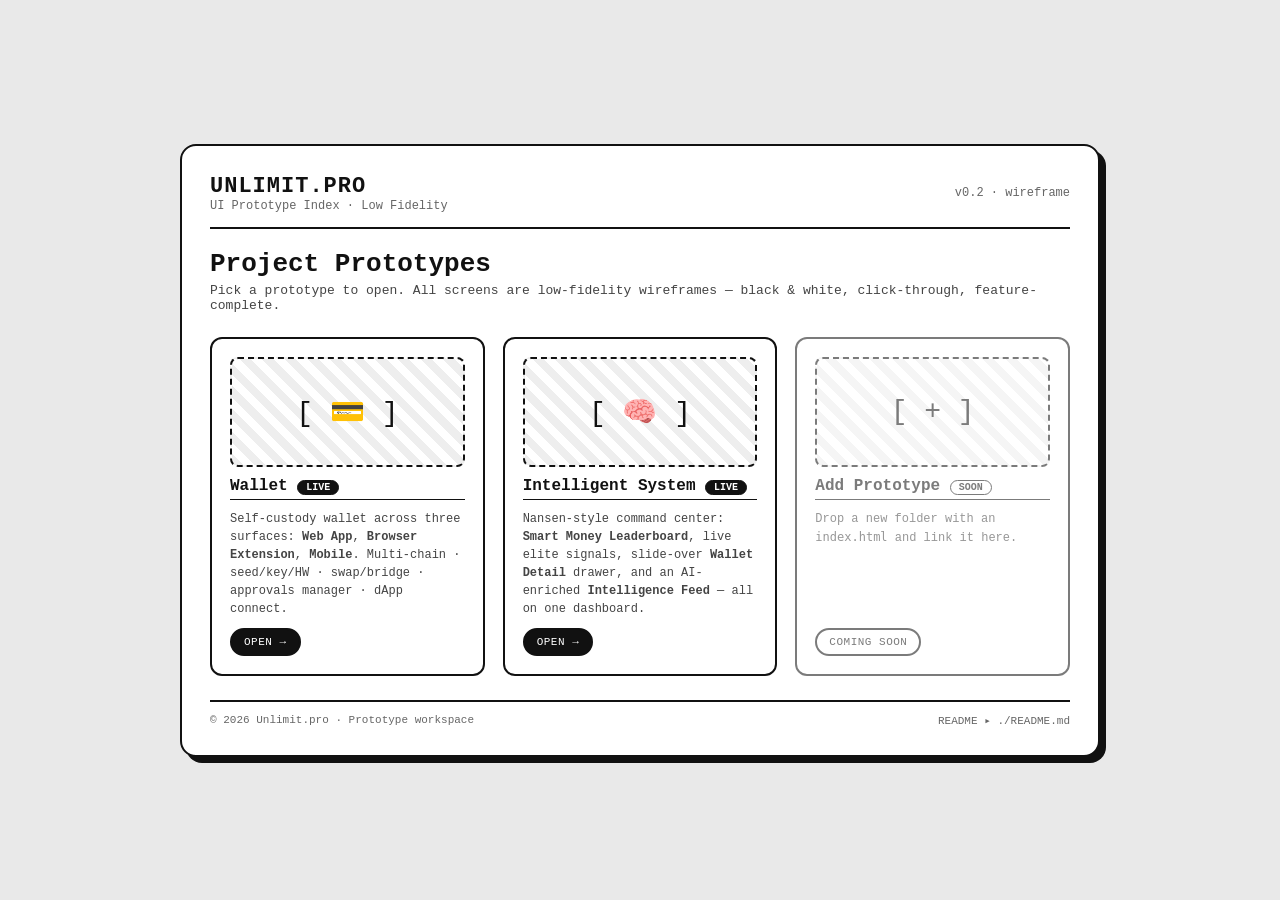
==== commit 0e9ce98b: "add features on dashboard" ====
--- a/index.html
+++ b/index.html
@@ -141,8 +141,8 @@
 
       <a class="card" href="./intelligent-system/index.html">
         <div class="thumb">[ 🧠 ]</div>
-        <h2>Intelligent System <span class="badge wip">WIP</span></h2>
-        <p>AI-driven workflow prototype. Concept screens for agents, prompts and orchestration.</p>
+        <h2>Intelligent System <span class="badge live">LIVE</span></h2>
+        <p>Nansen-style command center: <b>Smart Money Leaderboard</b>, live elite signals, slide-over <b>Wallet Detail</b> drawer, and an AI-enriched <b>Intelligence Feed</b> — all on one dashboard.</p>
         <span class="cta">OPEN →</span>
       </a>
 
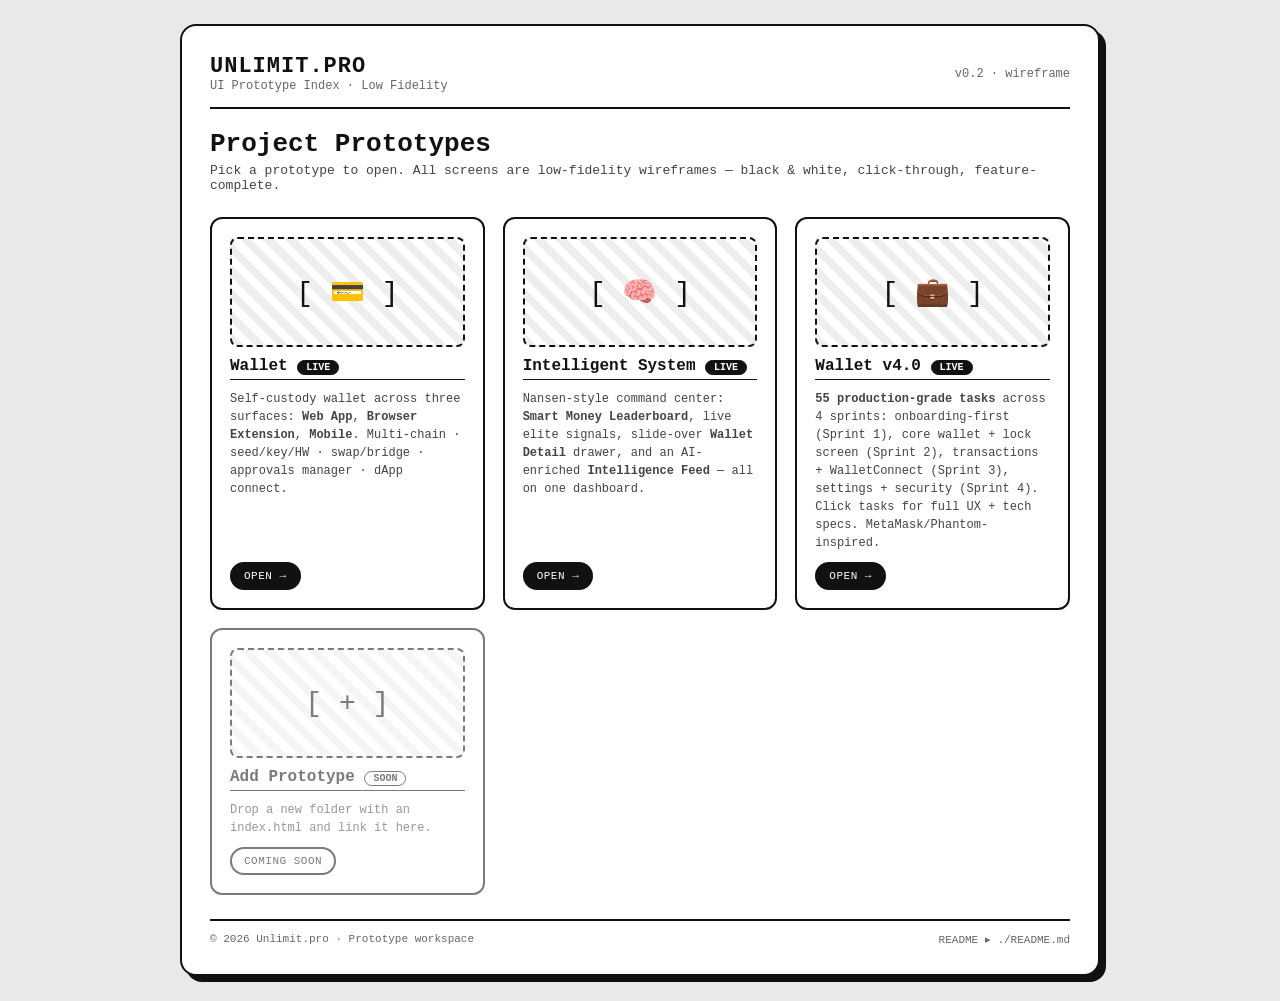
==== commit e2b14c06: "wallet init" ====
--- a/index.html
+++ b/index.html
@@ -146,6 +146,13 @@
         <span class="cta">OPEN →</span>
       </a>
 
+      <a class="card" href="./wallet_v1/management.html">
+        <div class="thumb">[ 💼 ]</div>
+        <h2>Wallet v4.0 <span class="badge live">LIVE</span></h2>
+        <p><b>55 production-grade tasks</b> across 4 sprints: onboarding-first (Sprint 1), core wallet + lock screen (Sprint 2), transactions + WalletConnect (Sprint 3), settings + security (Sprint 4). Click tasks for full UX + tech specs. MetaMask/Phantom-inspired.</p>
+        <span class="cta">OPEN →</span>
+      </a>
+
       <div class="card disabled" title="Coming soon">
         <div class="thumb">[ + ]</div>
         <h2>Add Prototype <span class="badge wip">SOON</span></h2>
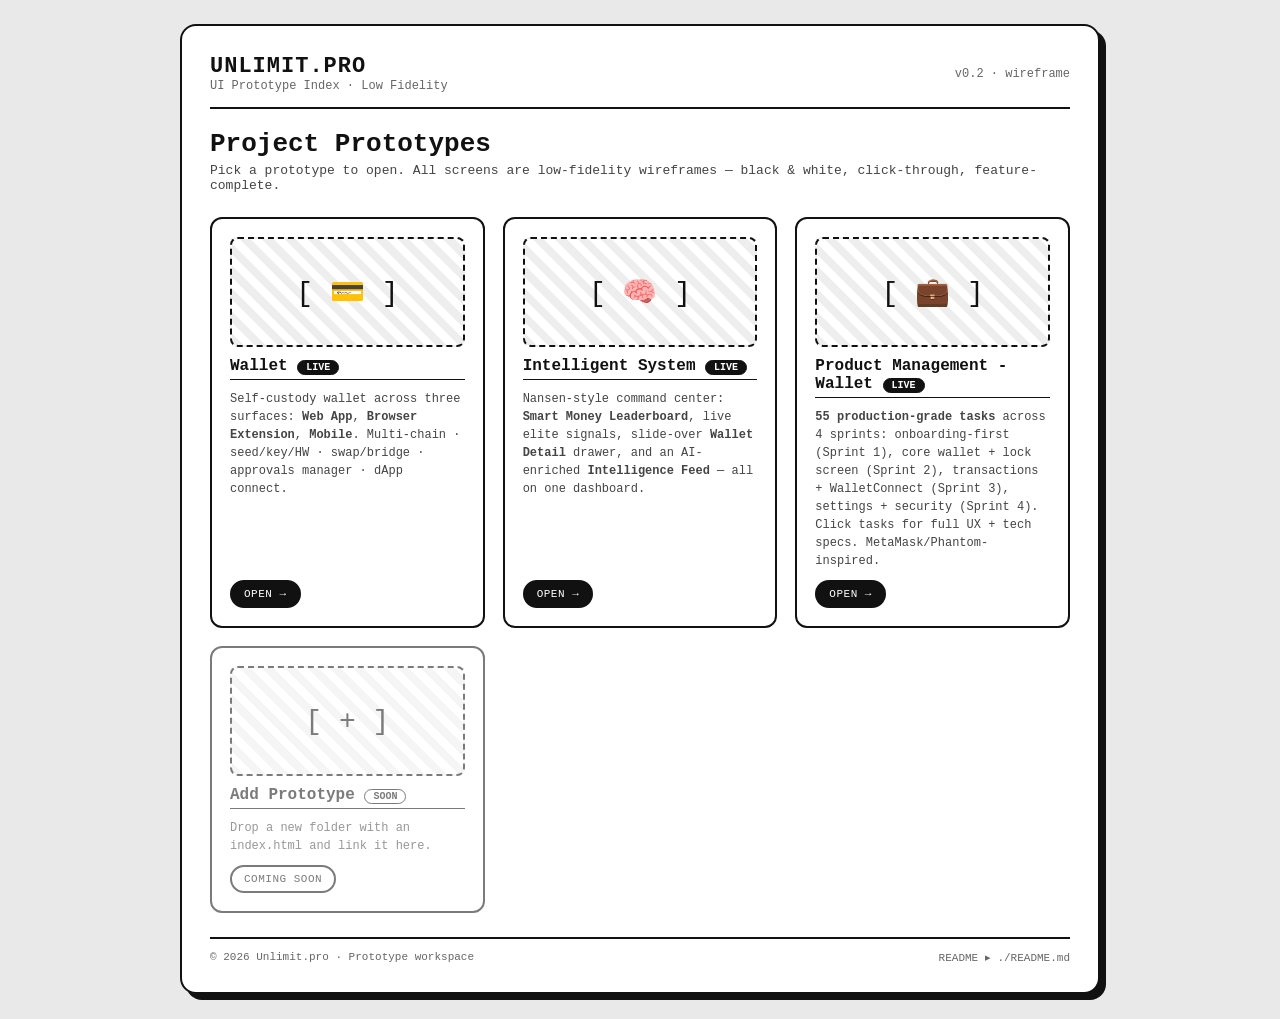
==== commit f4d25fc7: "wallet init" ====
--- a/index.html
+++ b/index.html
@@ -148,7 +148,7 @@
 
       <a class="card" href="./wallet_v1/management.html">
         <div class="thumb">[ 💼 ]</div>
-        <h2>Wallet v4.0 <span class="badge live">LIVE</span></h2>
+        <h2>Product Management - Wallet <span class="badge live">LIVE</span></h2>
         <p><b>55 production-grade tasks</b> across 4 sprints: onboarding-first (Sprint 1), core wallet + lock screen (Sprint 2), transactions + WalletConnect (Sprint 3), settings + security (Sprint 4). Click tasks for full UX + tech specs. MetaMask/Phantom-inspired.</p>
         <span class="cta">OPEN →</span>
       </a>
